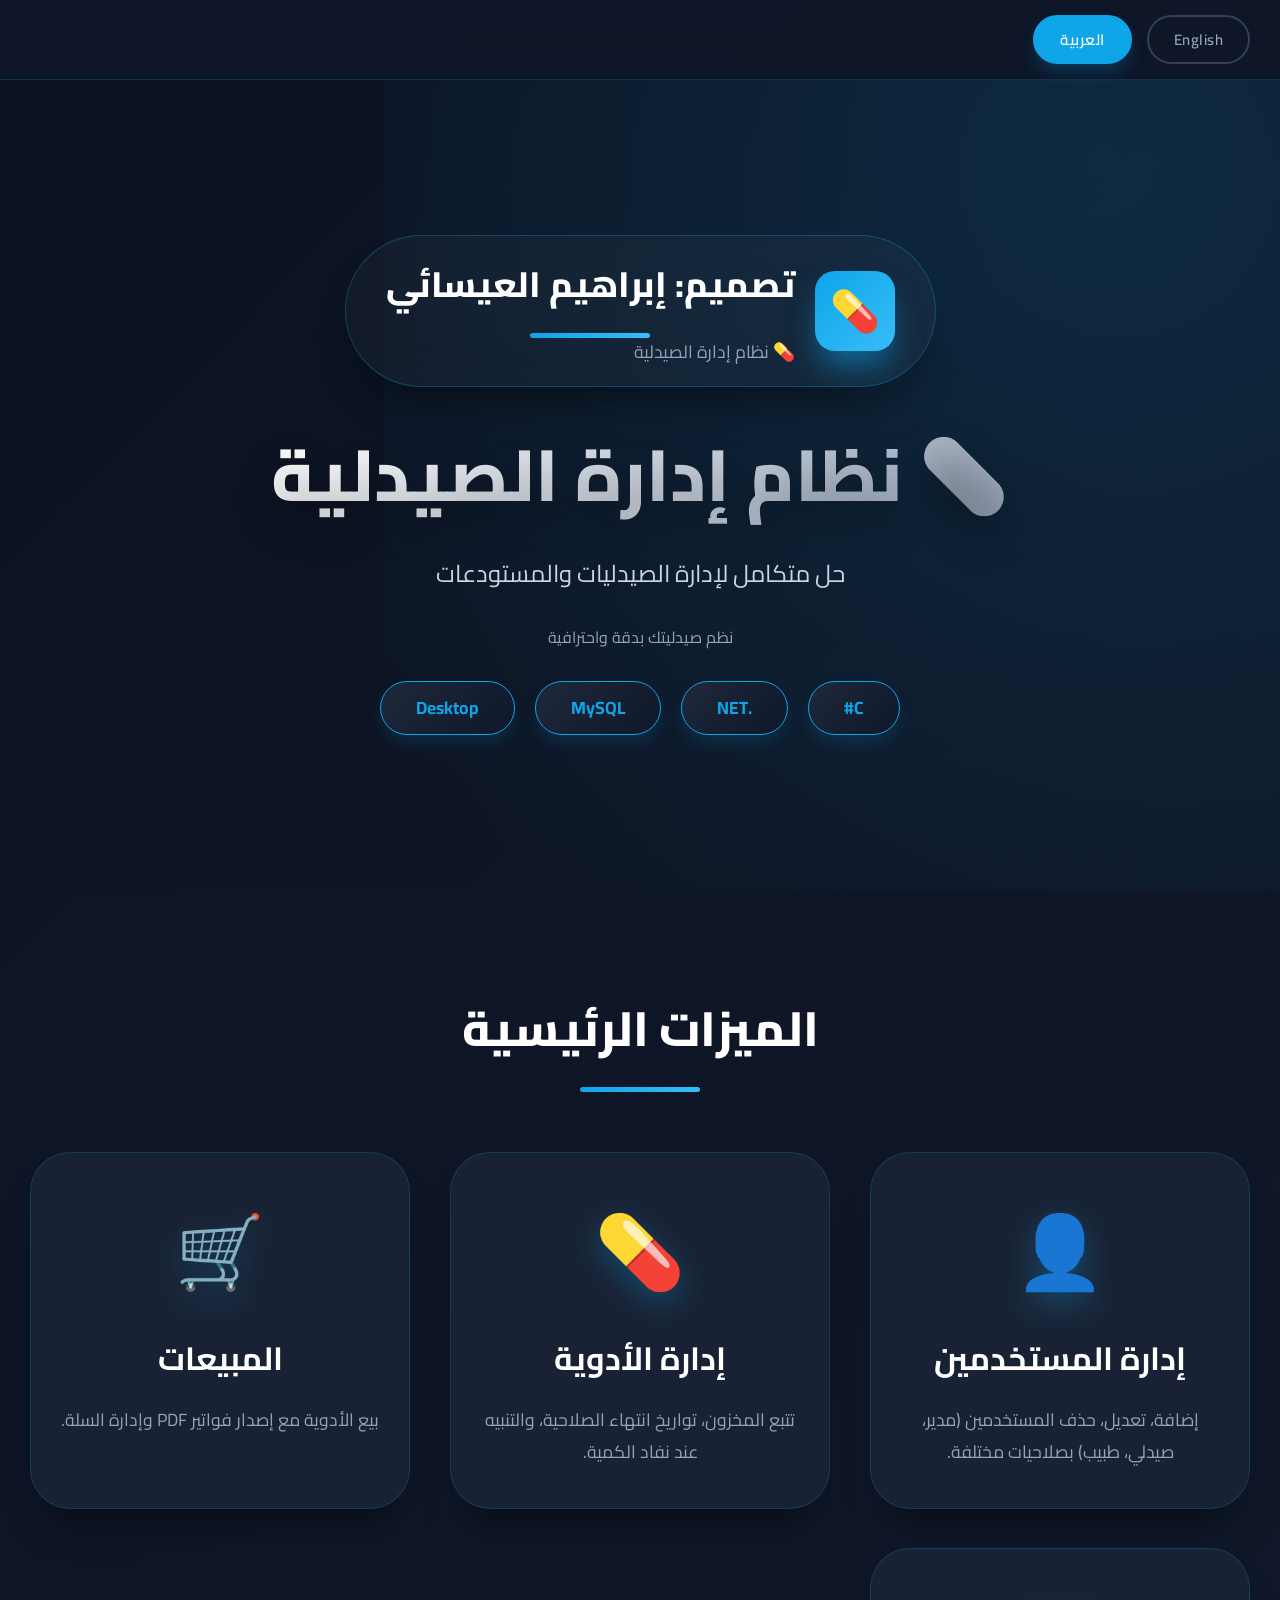
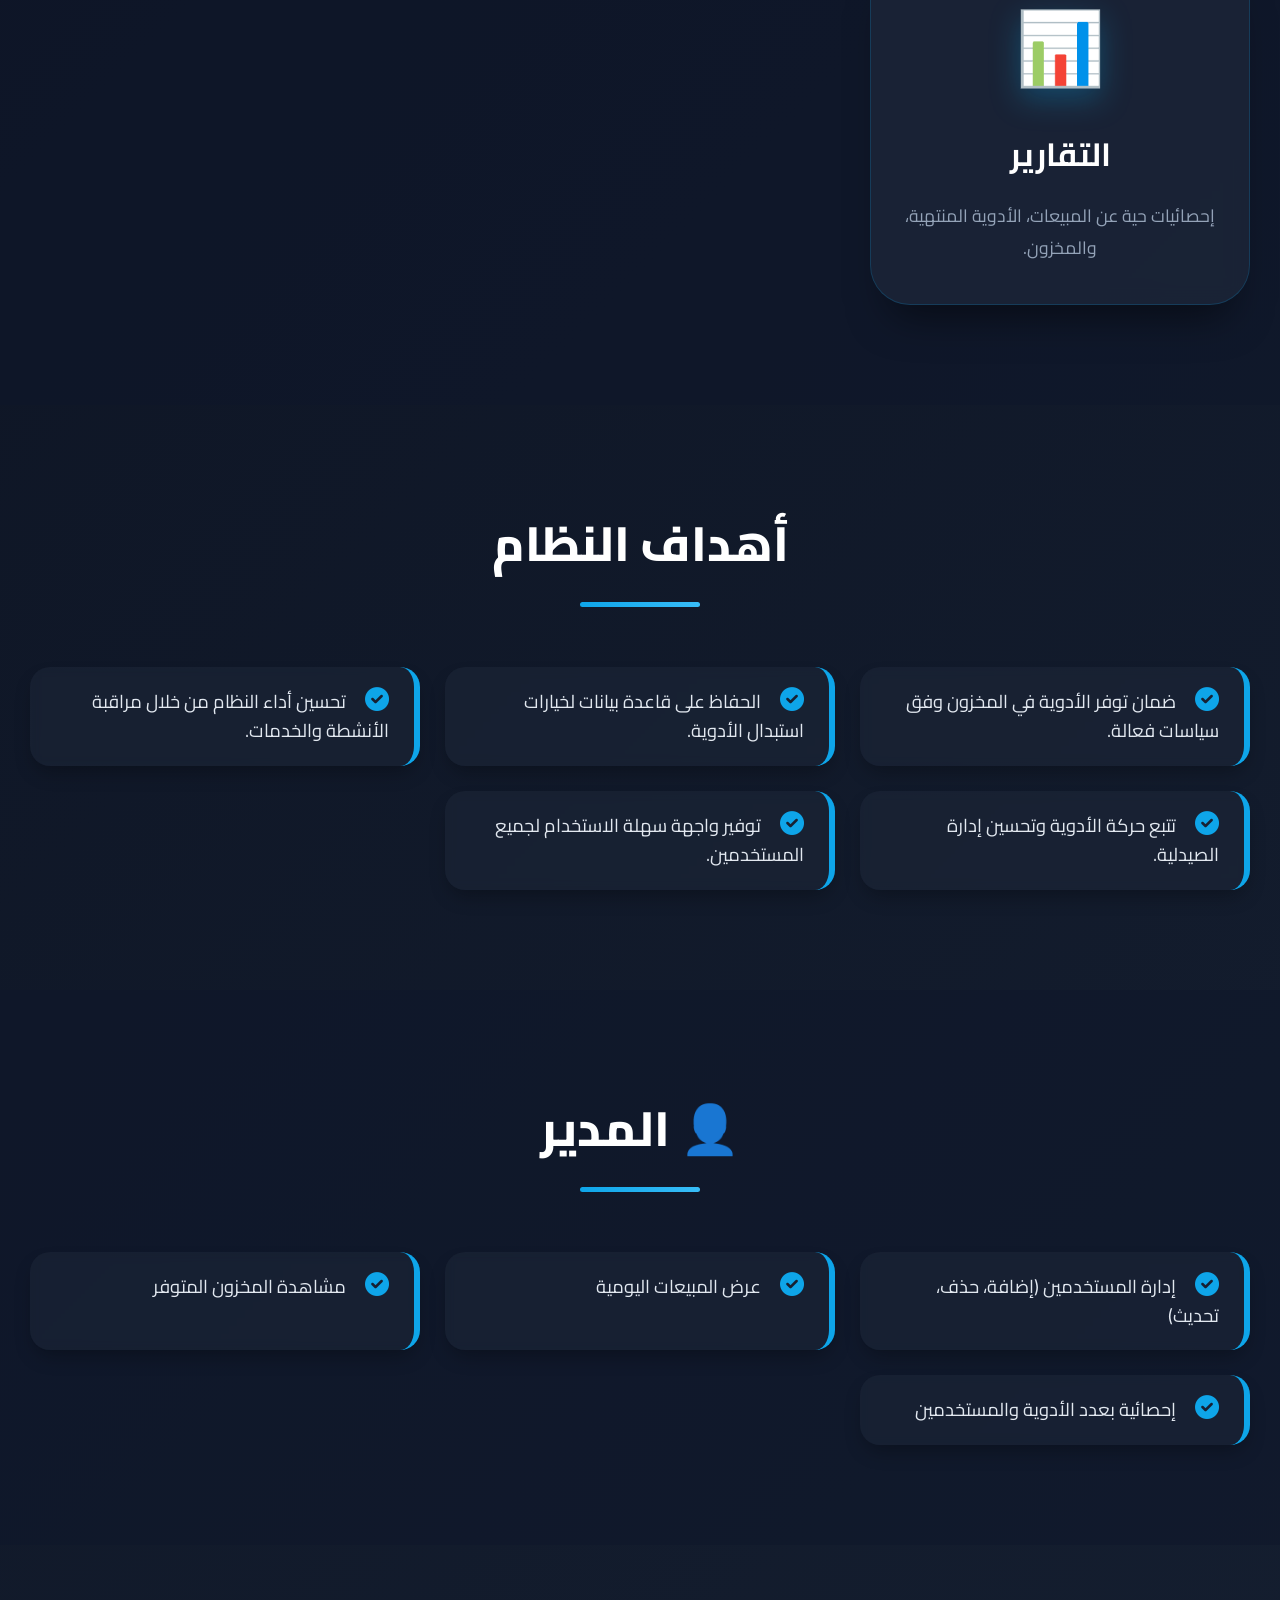
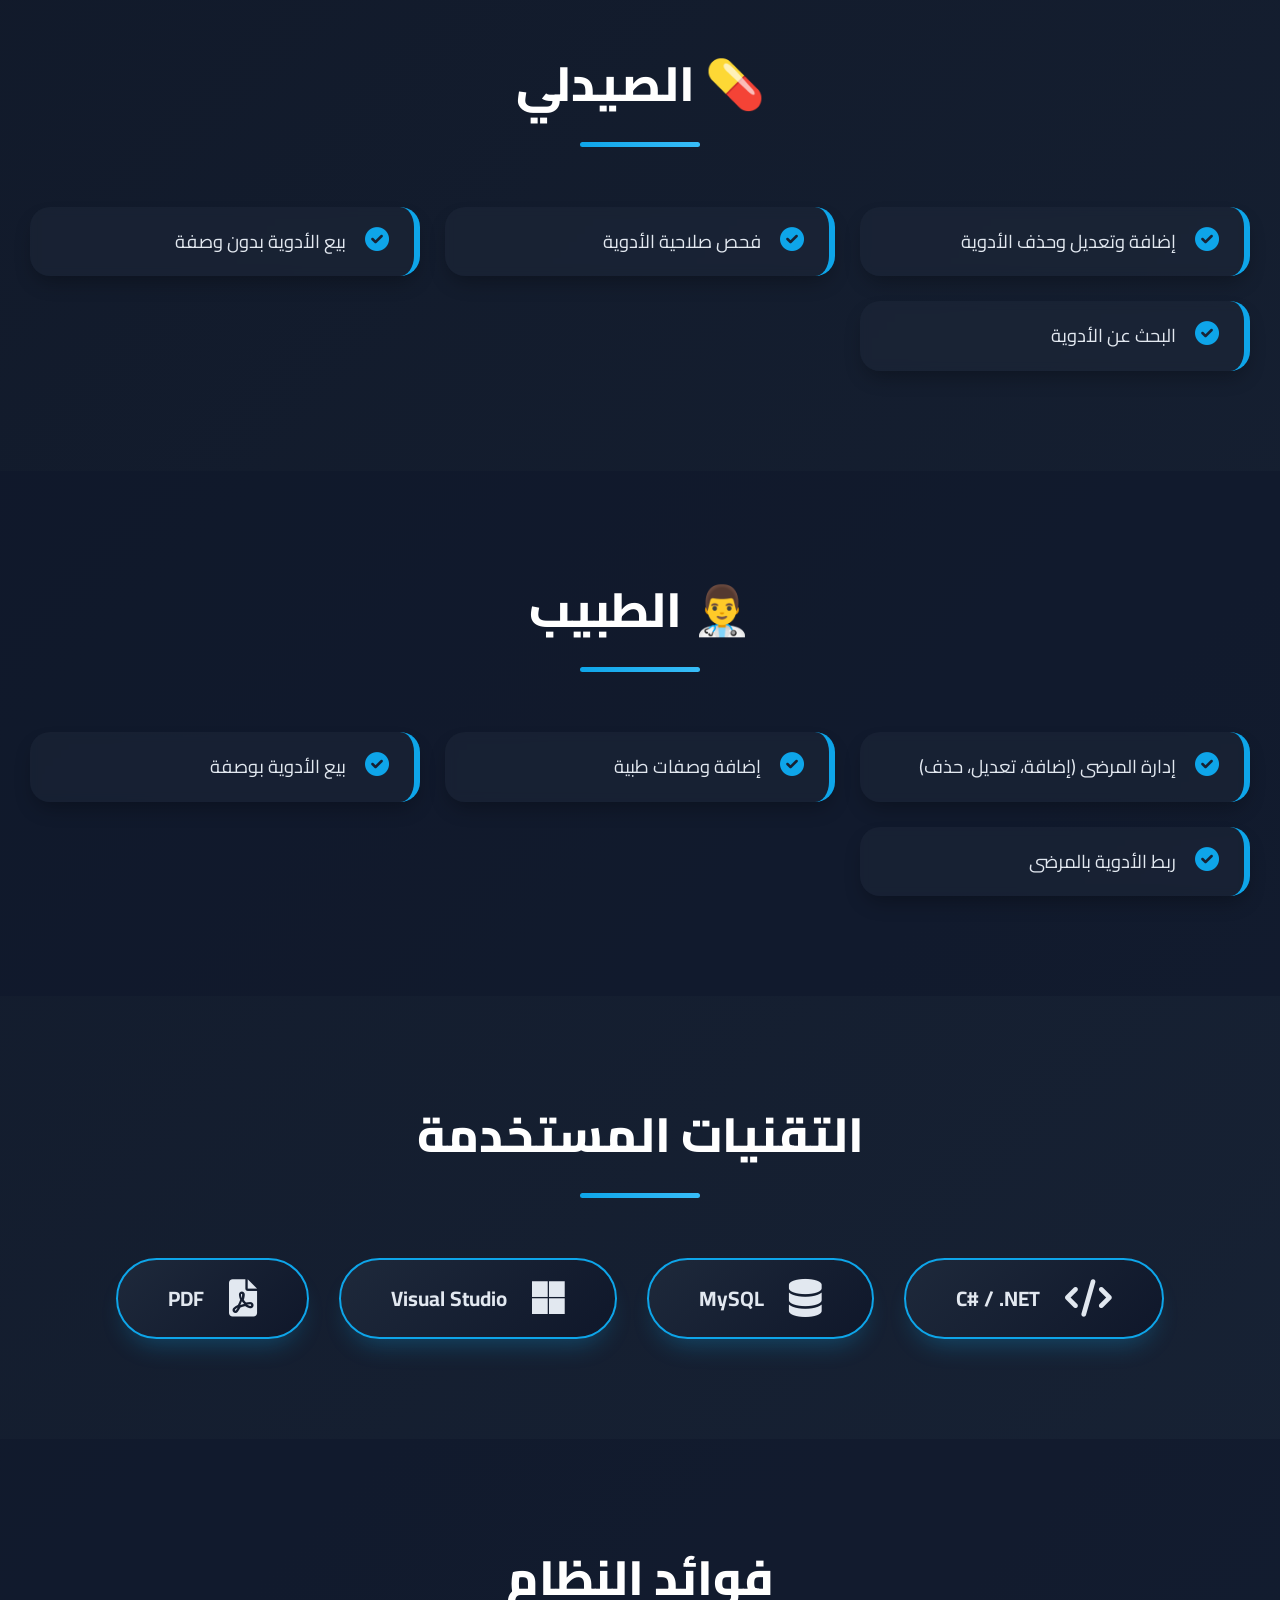
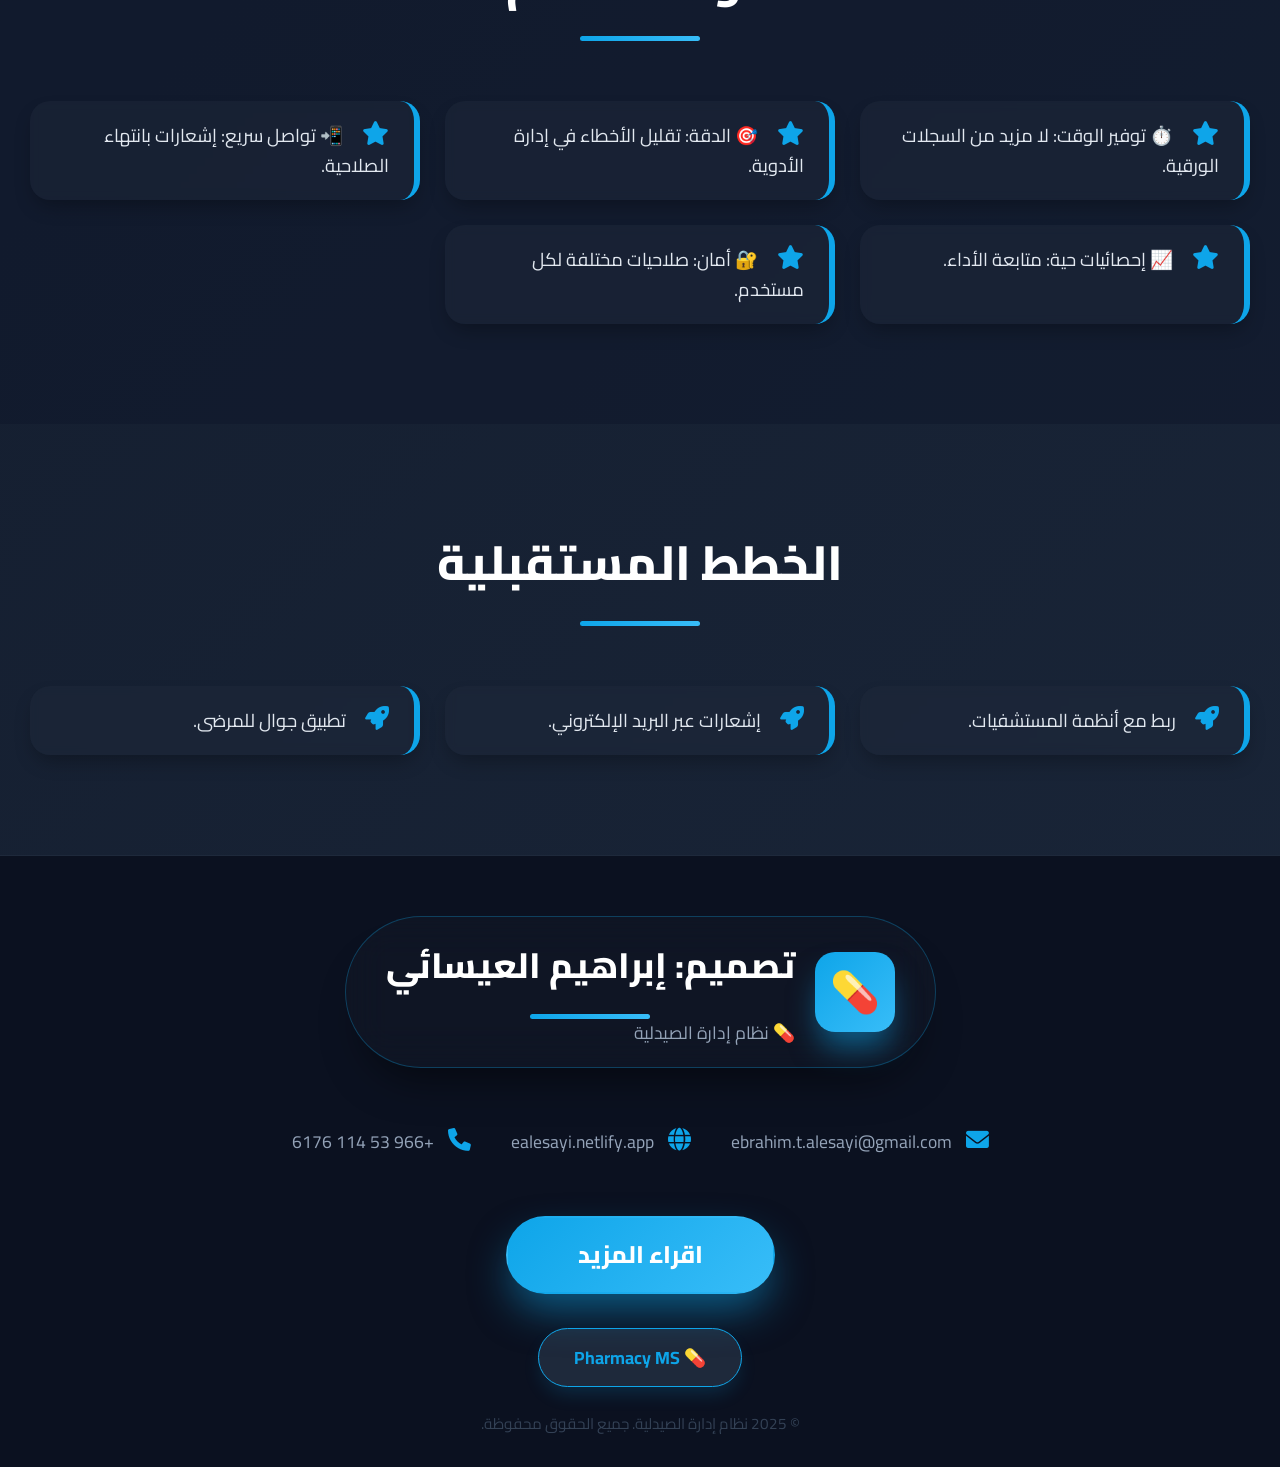
==== projects/pharmacy.html @ 94f708e3 "Replace the template site with the current portfolio The old Bootstrap template version stays in the" ====
<!DOCTYPE html>
<html lang="ar">
<head>
  <meta charset="UTF-8">
  <meta name="viewport" content="width=device-width, initial-scale=1.0">
  <title>نظام إدارة الصيدلية - Pharmacy Management System</title>
  <!-- Font Awesome -->
  <link rel="stylesheet" href="https://cdnjs.cloudflare.com/ajax/libs/font-awesome/6.0.0-beta3/css/all.min.css">
  <!-- AOS Animation -->
  <link href="https://unpkg.com/aos@2.3.1/dist/aos.css" rel="stylesheet">
  <style>
    @import url('https://fonts.googleapis.com/css2?family=Cairo:wght@400;600;700;800&display=swap');
    @import url('https://fonts.googleapis.com/css2?family=Tajawal:wght@400;500;700&display=swap');

    * {
      margin: 0;
      padding: 0;
      box-sizing: border-box;
    }

    body {
      font-family: 'Cairo', 'Tajawal', sans-serif;
      background: linear-gradient(135deg, #0b1120 0%, #1a2639 100%);
      color: #e2e8f0;
      line-height: 1.6;
      overflow-x: hidden;
    }

    .container {
      max-width: 1400px;
      margin: 0 auto;
      padding: 0 30px;
    }

    /* شريط تبديل اللغة */
    .lang-bar {
      background: rgba(15, 23, 42, 0.95);
      backdrop-filter: blur(10px);
      padding: 15px 0;
      position: sticky;
      top: 0;
      z-index: 1000;
      border-bottom: 1px solid rgba(14, 165, 233, 0.2);
    }

    .lang-bar .container {
      display: flex;
      justify-content: flex-end;
      gap: 15px;
    }

    .lang-btn {
      background: transparent;
      color: #94a3b8;
      border: 2px solid #334155;
      padding: 8px 25px;
      border-radius: 40px;
      font-family: 'Cairo', sans-serif;
      font-weight: 600;
      cursor: pointer;
      transition: all 0.3s ease;
      font-size: 15px;
      letter-spacing: 0.5px;
    }

    .lang-btn:hover {
      background: #0ea5e9;
      color: white;
      border-color: #0ea5e9;
      transform: translateY(-2px);
    }

    .lang-btn.active {
      background: #0ea5e9;
      color: white;
      border-color: #0ea5e9;
      box-shadow: 0 10px 20px -5px rgba(14, 165, 233, 0.3);
    }

    /* الهيدر */
    .header {
      min-height: 90vh;
      display: flex;
      align-items: center;
      position: relative;
      overflow: hidden;
    }

    .header::before {
      content: '';
      position: absolute;
      top: -50%;
      right: -10%;
      width: 80%;
      height: 200%;
      background: radial-gradient(circle at 70% 30%, rgba(14, 165, 233, 0.15), transparent 70%);
      z-index: 0;
    }

    .header-content {
      position: relative;
      z-index: 2;
      text-align: center;
    }

    .logo {
      display: inline-flex;
      align-items: center;
      gap: 20px;
      background: rgba(255, 255, 255, 0.03);
      padding: 20px 40px;
      border-radius: 80px;
      backdrop-filter: blur(20px);
      border: 1px solid rgba(14, 165, 233, 0.3);
      margin-bottom: 30px;
      box-shadow: 0 30px 40px -20px rgba(0, 0, 0, 0.5);
    }

    .logo-icon {
      width: 80px;
      height: 80px;
      background: linear-gradient(135deg, #0ea5e9, #38bdf8);
      border-radius: 20px;
      display: flex;
      align-items: center;
      justify-content: center;
      font-size: 40px;
      color: white;
      box-shadow: 0 20px 30px -5px rgba(14, 165, 233, 0.5);
    }

    .logo-text {
      text-align: right;
    }

    .logo-text h2 {
      margin: 0;
      color: white;
      font-size: 2.2em;
      font-weight: 800;
    }

    .logo-text p {
      margin: 0;
      color: #94a3b8;
      font-size: 1.1em;
    }

    .header h1 {
      font-size: 4.5em;
      background: linear-gradient(135deg, #fff, #94a3b8);
      -webkit-background-clip: text;
      -webkit-text-fill-color: transparent;
      margin-bottom: 20px;
      font-weight: 800;
      text-shadow: 0 20px 40px rgba(0, 0, 0, 0.3);
    }

    .header .tagline {
      font-size: 1.5em;
      color: #cbd5e1;
      max-width: 800px;
      margin: 0 auto 30px;
      line-height: 1.8;
    }

    .badge-container {
      display: flex;
      justify-content: center;
      gap: 20px;
      flex-wrap: wrap;
    }

    .badge {
      background: linear-gradient(135deg, #1e293b, #0f172a);
      color: #0ea5e9;
      padding: 12px 35px;
      border-radius: 50px;
      font-weight: 700;
      font-size: 1.1em;
      border: 1px solid #0ea5e9;
      box-shadow: 0 10px 20px -5px rgba(14, 165, 233, 0.2);
      transition: all 0.3s;
    }

    .badge:hover {
      transform: translateY(-5px);
      background: #0ea5e9;
      color: white;
      border-color: white;
    }

    /* الأقسام العامة */
    section {
      padding: 100px 0;
      position: relative;
    }

    section:nth-child(even) {
      background: rgba(15, 23, 42, 0.5);
    }

    h2 {
      font-size: 3em;
      color: white;
      margin-bottom: 60px;
      text-align: center;
      position: relative;
      font-weight: 800;
    }

    h2:after {
      content: '';
      display: block;
      width: 120px;
      height: 5px;
      background: linear-gradient(90deg, #0ea5e9, #38bdf8);
      margin: 20px auto 0;
      border-radius: 5px;
    }

    /* بطاقات الميزات */
    .features-grid {
      display: grid;
      grid-template-columns: repeat(auto-fit, minmax(300px, 1fr));
      gap: 40px;
      margin-top: 50px;
    }

    .feature-card {
      background: rgba(30, 41, 59, 0.7);
      backdrop-filter: blur(10px);
      border-radius: 40px;
      padding: 40px 30px;
      text-align: center;
      transition: all 0.5s cubic-bezier(0.175, 0.885, 0.32, 1.275);
      border: 1px solid rgba(14, 165, 233, 0.2);
      box-shadow: 0 30px 40px -20px rgba(0, 0, 0, 0.5);
      position: relative;
      overflow: hidden;
    }

    .feature-card::before {
      content: '';
      position: absolute;
      top: 0;
      left: 0;
      right: 0;
      height: 5px;
      background: linear-gradient(90deg, #0ea5e9, #38bdf8);
      transform: scaleX(0);
      transition: transform 0.5s;
    }

    .feature-card:hover {
      transform: translateY(-20px) scale(1.02);
      border-color: #0ea5e9;
      box-shadow: 0 40px 60px -20px rgba(14, 165, 233, 0.5);
    }

    .feature-card:hover::before {
      transform: scaleX(1);
    }

    .feature-icon {
      font-size: 4.5em;
      color: #0ea5e9;
      margin-bottom: 25px;
      filter: drop-shadow(0 10px 15px rgba(14, 165, 233, 0.3));
    }

    .feature-card h3 {
      font-size: 2em;
      margin-bottom: 20px;
      color: #fff;
      font-weight: 700;
    }

    .feature-card p {
      color: #94a3b8;
      font-size: 1.1em;
      line-height: 1.8;
    }

    /* قائمة النقاط */
    .list-items {
      display: grid;
      grid-template-columns: repeat(auto-fit, minmax(300px, 1fr));
      gap: 25px;
      margin-top: 50px;
    }

    .list-item {
      background: rgba(30, 41, 59, 0.5);
      backdrop-filter: blur(5px);
      padding: 20px 25px;
      border-radius: 20px;
      border-right: 6px solid #0ea5e9;
      font-size: 1.15em;
      transition: all 0.3s;
      box-shadow: 0 10px 20px -5px rgba(0, 0, 0, 0.3);
    }

    .list-item:hover {
      transform: translateX(10px);
      background: #1e293b;
    }

    .list-item i {
      color: #0ea5e9;
      margin-left: 15px;
      font-size: 1.3em;
    }

    /* التقنيات */
    .tech-grid {
      display: flex;
      flex-wrap: wrap;
      justify-content: center;
      gap: 30px;
      margin-top: 50px;
    }

    .tech-item {
      background: linear-gradient(135deg, #1e293b, #0f172a);
      padding: 20px 50px;
      border-radius: 60px;
      border: 2px solid #0ea5e9;
      font-weight: 700;
      display: flex;
      align-items: center;
      gap: 15px;
      font-size: 1.3em;
      transition: all 0.4s;
      box-shadow: 0 15px 25px -10px rgba(14, 165, 233, 0.3);
    }

    .tech-item:hover {
      transform: scale(1.1) rotate(2deg);
      background: #0ea5e9;
      color: white;
      border-color: white;
    }

    .tech-item i {
      font-size: 1.8em;
    }

    /* فوتر */
    .footer {
      background: #0b1120;
      padding: 60px 0 30px;
      text-align: center;
      border-top: 1px solid #1e293b;
    }

    .footer .logo {
      margin-bottom: 30px;
      background: rgba(255, 255, 255, 0.02);
    }

    .contact-info {
      display: flex;
      justify-content: center;
      gap: 40px;
      flex-wrap: wrap;
      margin: 30px 0;
      color: #94a3b8;
      font-size: 1.1em;
    }

    .contact-info i {
      color: #0ea5e9;
      margin-left: 10px;
      font-size: 1.3em;
    }

    .download-btn {
      display: inline-block;
      background: linear-gradient(135deg, #0ea5e9, #38bdf8);
      color: white;
      padding: 18px 70px;
      border-radius: 60px;
      font-size: 1.5em;
      font-weight: 800;
      text-decoration: none;
      margin: 30px 0;
      box-shadow: 0 20px 40px -5px rgba(14, 165, 233, 0.5);
      transition: all 0.4s;
      border: 2px solid transparent;
    }

    .download-btn:hover {
      transform: scale(1.05) translateY(-5px);
      box-shadow: 0 30px 50px -5px #0ea5e9;
      background: white;
      color: #0ea5e9;
      border-color: #0ea5e9;
    }

    .copyright {
      color: #334155;
      margin-top: 40px;
      font-size: 0.95em;
    }

    /* تخصيص الاتجاه */
    [dir="rtl"] .list-item {
      border-right: 6px solid #0ea5e9;
      border-left: none;
    }

    [dir="rtl"] .list-item:hover {
      transform: translateX(-10px);
    }

    [dir="rtl"] .tech-item i {
      margin-left: 10px;
      margin-right: 0;
    }

    @media (max-width: 768px) {
      .header h1 { font-size: 2.5em; }
      h2 { font-size: 2.2em; }
    }
  </style>
</head>
<body>
  <!-- شريط اللغة -->
  <div class="lang-bar" dir="ltr">
    <div class="container">
      <button class="lang-btn active" id="btn-ar">العربية</button>
      <button class="lang-btn" id="btn-en">English</button>
    </div>
  </div>

  <!-- المحتوى الرئيسي -->
  <div id="content" dir="rtl">
    <!-- سيتم تعبئته عبر JavaScript -->
  </div>

  <!-- AOS JS -->
  <script src="https://unpkg.com/aos@2.3.1/dist/aos.js"></script>
  <script>
    // Translations object without gallery and stats
    const translations = {
      ar: {
        designer: "تصميم: إبراهيم العيسائي",
        appName: "💊 نظام إدارة الصيدلية",
        tagline: "حل متكامل لإدارة الصيدليات والمستودعات",
        subTagline: "نظم صيدليتك بدقة واحترافية",
        badges: ["C#", ".NET", "MySQL", "Desktop"],
        featuresTitle: "الميزات الرئيسية",
        features: [
          { icon: "👤", title: "إدارة المستخدمين", desc: "إضافة، تعديل، حذف المستخدمين (مدير، صيدلي، طبيب) بصلاحيات مختلفة." },
          { icon: "💊", title: "إدارة الأدوية", desc: "تتبع المخزون، تواريخ انتهاء الصلاحية، والتنبيه عند نفاد الكمية." },
          { icon: "🛒", title: "المبيعات", desc: "بيع الأدوية مع إصدار فواتير PDF وإدارة السلة." },
          { icon: "📊", title: "التقارير", desc: "إحصائيات حية عن المبيعات، الأدوية المنتهية، والمخزون." }
        ],
        objectivesTitle: "أهداف النظام",
        objectives: [
          "ضمان توفر الأدوية في المخزون وفق سياسات فعالة.",
          "الحفاظ على قاعدة بيانات لخيارات استبدال الأدوية.",
          "تحسين أداء النظام من خلال مراقبة الأنشطة والخدمات.",
          "تتبع حركة الأدوية وتحسين إدارة الصيدلية.",
          "توفير واجهة سهلة الاستخدام لجميع المستخدمين."
        ],
        adminFeatures: [
          "إدارة المستخدمين (إضافة، حذف، تحديث)",
          "عرض المبيعات اليومية",
          "مشاهدة المخزون المتوفر",
          "إحصائية بعدد الأدوية والمستخدمين"
        ],
        pharmacistFeatures: [
          "إضافة وتعديل وحذف الأدوية",
          "فحص صلاحية الأدوية",
          "بيع الأدوية بدون وصفة",
          "البحث عن الأدوية"
        ],
        doctorFeatures: [
          "إدارة المرضى (إضافة، تعديل، حذف)",
          "إضافة وصفات طبية",
          "بيع الأدوية بوصفة",
          "ربط الأدوية بالمرضى"
        ],
        techTitle: "التقنيات المستخدمة",
        tech: [
          { icon: "fa-solid fa-code", name: "C# / .NET" },
          { icon: "fa-solid fa-database", name: "MySQL" },
          { icon: "fa-brands fa-microsoft", name: "Visual Studio" },
          { icon: "fa-solid fa-file-pdf", name: "PDF" }
        ],
        benefitsTitle: "فوائد النظام",
        benefits: [
          "⏱️ توفير الوقت: لا مزيد من السجلات الورقية.",
          "🎯 الدقة: تقليل الأخطاء في إدارة الأدوية.",
          "📲 تواصل سريع: إشعارات بانتهاء الصلاحية.",
          "📈 إحصائيات حية: متابعة الأداء.",
          "🔐 أمان: صلاحيات مختلفة لكل مستخدم."
        ],
        futureTitle: "الخطط المستقبلية",
        future: [
          "ربط مع أنظمة المستشفيات.",
          "إشعارات عبر البريد الإلكتروني.",
          "تطبيق جوال للمرضى."
        ],
        contact: {
          company: "تصميم وتطوير: إبراهيم العيسائي",
          email: "ebrahim.t.alesayi@gmail.com",
          website: "ealesayi.netlify.app",
          phone: "+966 53 114 6176"
        },
        downloadText: "اقراء المزيد ",
        footerBadge: "💊 Pharmacy MS",
        copyright: "© 2025 نظام إدارة الصيدلية. جميع الحقوق محفوظة."
      },
      en: {
        designer: "Designed by: Ebrahim Alesayi",
        appName: "💊 Pharmacy Management System",
        tagline: "Integrated solution for pharmacy and warehouse management",
        subTagline: "Manage your pharmacy with precision and professionalism",
        badges: ["C#", ".NET", "MySQL", "Desktop"],
        featuresTitle: "Key Features",
        features: [
          { icon: "👤", title: "User Management", desc: "Add, edit, delete users (admin, pharmacist, doctor) with different permissions." },
          { icon: "💊", title: "Medicine Management", desc: "Track inventory, expiry dates, and low-stock alerts." },
          { icon: "🛒", title: "Sales", desc: "Sell medicines, generate PDF invoices, and manage cart." },
          { icon: "📊", title: "Reports", desc: "Live statistics on sales, expired medicines, and stock." }
        ],
        objectivesTitle: "System Objectives",
        objectives: [
          "Ensure medicine availability in stock according to effective policies.",
          "Maintain a database of potential medicine replacement options.",
          "Improve system performance by monitoring activities and services.",
          "Track medicine movement and improve pharmacy management.",
          "Provide an easy-to-use interface for all users."
        ],
        adminFeatures: [
          "User management (add, delete, update)",
          "View daily sales",
          "View available stock",
          "Statistics on medicines and users"
        ],
        pharmacistFeatures: [
          "Add, edit, delete medicines",
          "Check medicine expiry",
          "Sell non-prescription medicines",
          "Search for medicines"
        ],
        doctorFeatures: [
          "Manage patients (add, edit, delete)",
          "Add prescriptions",
          "Sell prescription medicines",
          "Link medicines to patients"
        ],
        techTitle: "Technologies Used",
        tech: [
          { icon: "fa-solid fa-code", name: "C# / .NET" },
          { icon: "fa-solid fa-database", name: "MySQL" },
          { icon: "fa-brands fa-microsoft", name: "Visual Studio" },
          { icon: "fa-solid fa-file-pdf", name: "PDF" }
        ],
        benefitsTitle: "Benefits",
        benefits: [
          "⏱️ Time saving: No more paper records.",
          "🎯 Accuracy: Reduce errors in medicine management.",
          "📲 Fast communication: Expiry alerts.",
          "📈 Live statistics: Performance tracking.",
          "🔐 Security: Different permissions for each user."
        ],
        futureTitle: "Future Plans",
        future: [
          "Integration with hospital systems.",
          "Email notifications.",
          "Mobile app for patients."
        ],
        contact: {
          company: "Design & Development: Ibrahim Al-Asaei",
          email: "ebrahim.t.alesayi@gmail.com",
          website: "ealesayi.netlify.app",
          phone: "+966 53 114 6176"
        },
        downloadText: "for more info",
        footerBadge: "💊 Pharmacy MS",
        copyright: "© 2025 Pharmacy Management System. All rights reserved."
      }
    };

    let currentLang = 'ar';

    function renderContent(lang) {
      document.documentElement.lang = lang;
      document.documentElement.dir = lang === 'ar' ? 'rtl' : 'ltr';
      document.getElementById('btn-ar').setAttribute('aria-pressed', String(lang === 'ar'));
      document.getElementById('btn-en').setAttribute('aria-pressed', String(lang === 'en'));
      const t = translations[lang];
      document.title = t.appName;
      const contentDiv = document.getElementById('content');
      contentDiv.setAttribute('dir', lang === 'ar' ? 'rtl' : 'ltr');

      contentDiv.innerHTML = `
        <!-- الهيدر -->
        <header class="header">
          <div class="container header-content">
            <div class="logo" data-aos="fade-down">
              <div class="logo-icon">💊</div>
              <div class="logo-text">
                <h2>${t.designer}</h2>
                <p>${t.appName}</p>
              </div>
            </div>
            <h1 data-aos="fade-up">${t.appName}</h1>
            <p class="tagline" data-aos="fade-up" data-aos-delay="100">${t.tagline}</p>
            <p style="color: #94a3b8; margin-bottom: 30px;" data-aos="fade-up" data-aos-delay="150">${t.subTagline}</p>
            <div class="badge-container" data-aos="fade-up" data-aos-delay="200">
              ${t.badges.map(b => `<span class="badge">${b}</span>`).join('')}
            </div>
          </div>
        </header>

        <!-- الميزات -->
        <section>
          <div class="container">
            <h2 data-aos="fade-up">${t.featuresTitle}</h2>
            <div class="features-grid">
              ${t.features.map((f, index) => `
                <div class="feature-card" data-aos="flip-left" data-aos-delay="${index * 100}">
                  <div class="feature-icon">${f.icon}</div>
                  <h3>${f.title}</h3>
                  <p>${f.desc}</p>
                </div>
              `).join('')}
            </div>
          </div>
        </section>

        <!-- أهداف النظام -->
        <section>
          <div class="container">
            <h2 data-aos="fade-up">${t.objectivesTitle}</h2>
            <div class="list-items">
              ${t.objectives.map((item, index) => `<div class="list-item" data-aos="fade-right" data-aos-delay="${index * 50}"><i class="fas fa-check-circle"></i> ${item}</div>`).join('')}
            </div>
          </div>
        </section>

        <!-- ميزات المدير -->
        <section>
          <div class="container">
            <h2 data-aos="fade-up">👤 ${lang === 'ar' ? 'المدير' : 'Admin'}</h2>
            <div class="list-items">
              ${t.adminFeatures.map((item, index) => `<div class="list-item" data-aos="fade-right" data-aos-delay="${index * 50}"><i class="fas fa-check-circle"></i> ${item}</div>`).join('')}
            </div>
          </div>
        </section>

        <!-- ميزات الصيدلي -->
        <section>
          <div class="container">
            <h2 data-aos="fade-up">💊 ${lang === 'ar' ? 'الصيدلي' : 'Pharmacist'}</h2>
            <div class="list-items">
              ${t.pharmacistFeatures.map((item, index) => `<div class="list-item" data-aos="fade-right" data-aos-delay="${index * 50}"><i class="fas fa-check-circle"></i> ${item}</div>`).join('')}
            </div>
          </div>
        </section>

        <!-- ميزات الطبيب -->
        <section>
          <div class="container">
            <h2 data-aos="fade-up">👨‍⚕️ ${lang === 'ar' ? 'الطبيب' : 'Doctor'}</h2>
            <div class="list-items">
              ${t.doctorFeatures.map((item, index) => `<div class="list-item" data-aos="fade-right" data-aos-delay="${index * 50}"><i class="fas fa-check-circle"></i> ${item}</div>`).join('')}
            </div>
          </div>
        </section>

        <!-- التقنيات -->
        <section>
          <div class="container">
            <h2 data-aos="fade-up">${t.techTitle}</h2>
            <div class="tech-grid">
              ${t.tech.map((tech, index) => `
                <div class="tech-item" data-aos="zoom-in" data-aos-delay="${index * 100}">
                  <i class="${tech.icon}"></i> ${tech.name}
                </div>
              `).join('')}
            </div>
          </div>
        </section>

        <!-- الفوائد -->
        <section>
          <div class="container">
            <h2 data-aos="fade-up">${t.benefitsTitle}</h2>
            <div class="list-items">
              ${t.benefits.map((item, index) => `<div class="list-item" data-aos="fade-right" data-aos-delay="${index * 50}"><i class="fas fa-star"></i> ${item}</div>`).join('')}
            </div>
          </div>
        </section>

        <!-- الخطط المستقبلية -->
        <section>
          <div class="container">
            <h2 data-aos="fade-up">${t.futureTitle}</h2>
            <div class="list-items">
              ${t.future.map((item, index) => `<div class="list-item" data-aos="fade-right" data-aos-delay="${index * 50}"><i class="fas fa-rocket"></i> ${item}</div>`).join('')}
            </div>
          </div>
        </section>

        <!-- الفوتر -->
        <footer class="footer">
          <div class="container">
            <div class="logo" data-aos="fade-up">
              <div class="logo-icon">💊</div>
              <div class="logo-text">
                <h2>${t.designer}</h2>
                <p>${t.appName}</p>
              </div>
            </div>
            <div class="contact-info" data-aos="fade-up" data-aos-delay="100">
              <span><i class="fas fa-envelope"></i> ${t.contact.email}</span>
              <span><i class="fas fa-globe"></i> ${t.contact.website}</span>
              <span><i class="fas fa-phone"></i> ${t.contact.phone}</span>
            </div>
            <a href="../assets/docs/pharmacy-system.pdf" class="download-btn" data-aos="zoom-in">${t.downloadText}</a>
            <div style="margin: 20px 0;">
              <span class="badge" style="background: #1e293b; color: #0ea5e9;">${t.footerBadge}</span>
            </div>
            <p class="copyright">${t.copyright}</p>
          </div>
        </footer>
      `;

      // تحديث AOS
      AOS.init({
        duration: 1000,
        once: true,
        offset: 100
      });
    }

    // أحداث أزرار اللغة
    document.getElementById('btn-ar').addEventListener('click', () => {
      document.getElementById('btn-ar').classList.add('active');
      document.getElementById('btn-en').classList.remove('active');
      currentLang = 'ar';
      renderContent('ar');
    });

    document.getElementById('btn-en').addEventListener('click', () => {
      document.getElementById('btn-en').classList.add('active');
      document.getElementById('btn-ar').classList.remove('active');
      currentLang = 'en';
      renderContent('en');
    });

    // التحميل الأولي
    renderContent('ar');
  </script>
</body>
</html>
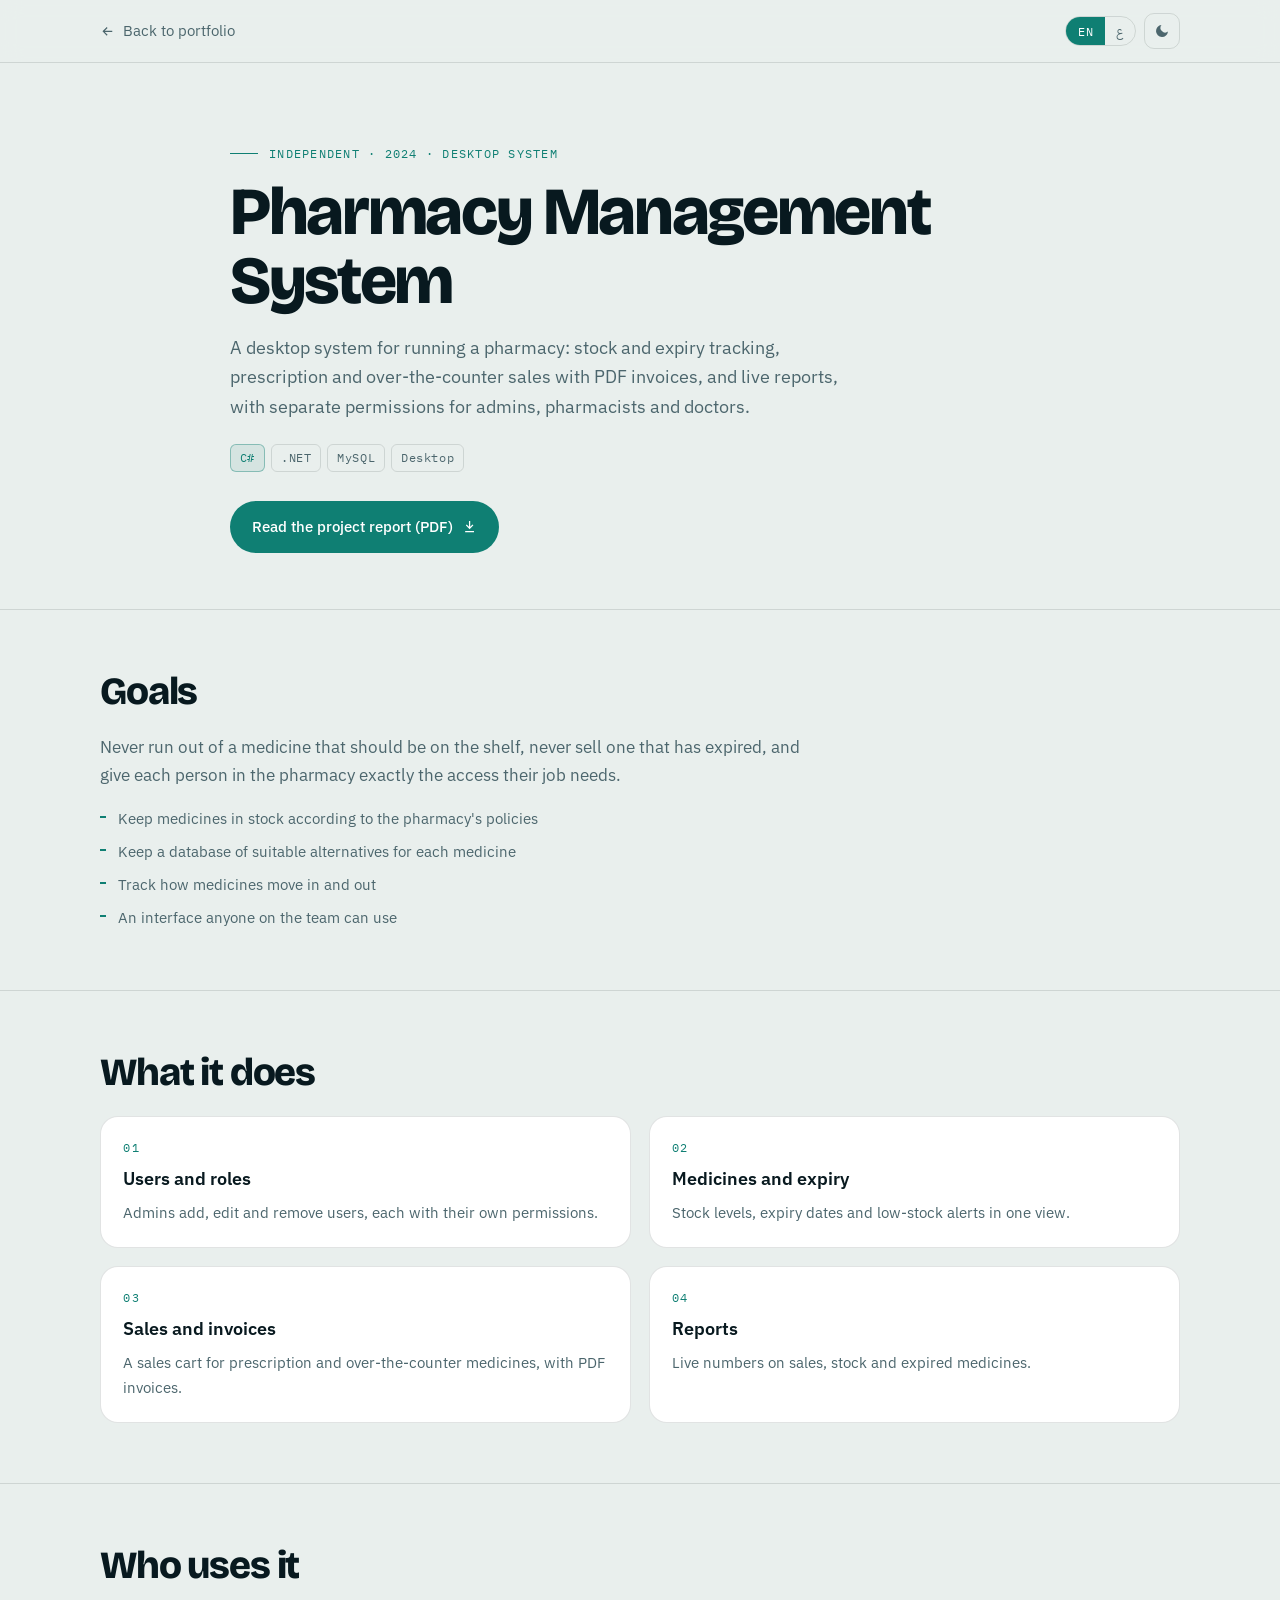
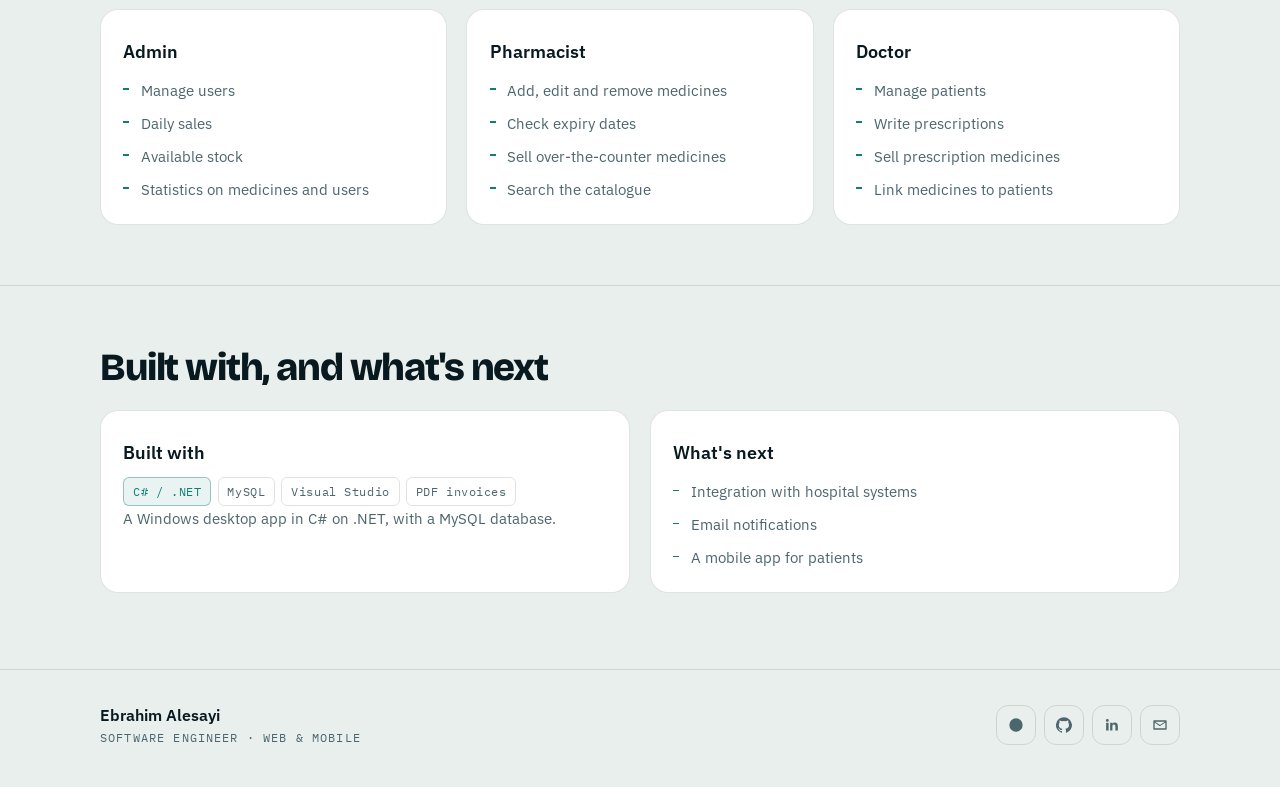
==== commit 6233f8be: "Teal accent, cleaner contact links, and redesigned case-study pages - Accent colour changed from ora" ====
--- a/projects/pharmacy.html
+++ b/projects/pharmacy.html
@@ -1,762 +1,42 @@
-<!DOCTYPE html>
-<html lang="ar">
+<!doctype html>
+<html lang="en" dir="ltr" data-title-en="Pharmacy Management System — Case study · Ebrahim Alesayi" data-title-ar="نظام إدارة الصيدلية — دراسة حالة · إبراهيم العيسائي">
 <head>
-  <meta charset="UTF-8">
-  <meta name="viewport" content="width=device-width, initial-scale=1.0">
-  <title>نظام إدارة الصيدلية - Pharmacy Management System</title>
-  <!-- Font Awesome -->
-  <link rel="stylesheet" href="https://cdnjs.cloudflare.com/ajax/libs/font-awesome/6.0.0-beta3/css/all.min.css">
-  <!-- AOS Animation -->
-  <link href="https://unpkg.com/aos@2.3.1/dist/aos.css" rel="stylesheet">
-  <style>
-    @import url('https://fonts.googleapis.com/css2?family=Cairo:wght@400;600;700;800&display=swap');
-    @import url('https://fonts.googleapis.com/css2?family=Tajawal:wght@400;500;700&display=swap');
-
-    * {
-      margin: 0;
-      padding: 0;
-      box-sizing: border-box;
-    }
-
-    body {
-      font-family: 'Cairo', 'Tajawal', sans-serif;
-      background: linear-gradient(135deg, #0b1120 0%, #1a2639 100%);
-      color: #e2e8f0;
-      line-height: 1.6;
-      overflow-x: hidden;
-    }
-
-    .container {
-      max-width: 1400px;
-      margin: 0 auto;
-      padding: 0 30px;
-    }
-
-    /* شريط تبديل اللغة */
-    .lang-bar {
-      background: rgba(15, 23, 42, 0.95);
-      backdrop-filter: blur(10px);
-      padding: 15px 0;
-      position: sticky;
-      top: 0;
-      z-index: 1000;
-      border-bottom: 1px solid rgba(14, 165, 233, 0.2);
-    }
-
-    .lang-bar .container {
-      display: flex;
-      justify-content: flex-end;
-      gap: 15px;
-    }
-
-    .lang-btn {
-      background: transparent;
-      color: #94a3b8;
-      border: 2px solid #334155;
-      padding: 8px 25px;
-      border-radius: 40px;
-      font-family: 'Cairo', sans-serif;
-      font-weight: 600;
-      cursor: pointer;
-      transition: all 0.3s ease;
-      font-size: 15px;
-      letter-spacing: 0.5px;
-    }
-
-    .lang-btn:hover {
-      background: #0ea5e9;
-      color: white;
-      border-color: #0ea5e9;
-      transform: translateY(-2px);
-    }
-
-    .lang-btn.active {
-      background: #0ea5e9;
-      color: white;
-      border-color: #0ea5e9;
-      box-shadow: 0 10px 20px -5px rgba(14, 165, 233, 0.3);
-    }
-
-    /* الهيدر */
-    .header {
-      min-height: 90vh;
-      display: flex;
-      align-items: center;
-      position: relative;
-      overflow: hidden;
-    }
-
-    .header::before {
-      content: '';
-      position: absolute;
-      top: -50%;
-      right: -10%;
-      width: 80%;
-      height: 200%;
-      background: radial-gradient(circle at 70% 30%, rgba(14, 165, 233, 0.15), transparent 70%);
-      z-index: 0;
-    }
-
-    .header-content {
-      position: relative;
-      z-index: 2;
-      text-align: center;
-    }
-
-    .logo {
-      display: inline-flex;
-      align-items: center;
-      gap: 20px;
-      background: rgba(255, 255, 255, 0.03);
-      padding: 20px 40px;
-      border-radius: 80px;
-      backdrop-filter: blur(20px);
-      border: 1px solid rgba(14, 165, 233, 0.3);
-      margin-bottom: 30px;
-      box-shadow: 0 30px 40px -20px rgba(0, 0, 0, 0.5);
-    }
-
-    .logo-icon {
-      width: 80px;
-      height: 80px;
-      background: linear-gradient(135deg, #0ea5e9, #38bdf8);
-      border-radius: 20px;
-      display: flex;
-      align-items: center;
-      justify-content: center;
-      font-size: 40px;
-      color: white;
-      box-shadow: 0 20px 30px -5px rgba(14, 165, 233, 0.5);
-    }
-
-    .logo-text {
-      text-align: right;
-    }
-
-    .logo-text h2 {
-      margin: 0;
-      color: white;
-      font-size: 2.2em;
-      font-weight: 800;
-    }
-
-    .logo-text p {
-      margin: 0;
-      color: #94a3b8;
-      font-size: 1.1em;
-    }
-
-    .header h1 {
-      font-size: 4.5em;
-      background: linear-gradient(135deg, #fff, #94a3b8);
-      -webkit-background-clip: text;
-      -webkit-text-fill-color: transparent;
-      margin-bottom: 20px;
-      font-weight: 800;
-      text-shadow: 0 20px 40px rgba(0, 0, 0, 0.3);
-    }
-
-    .header .tagline {
-      font-size: 1.5em;
-      color: #cbd5e1;
-      max-width: 800px;
-      margin: 0 auto 30px;
-      line-height: 1.8;
-    }
-
-    .badge-container {
-      display: flex;
-      justify-content: center;
-      gap: 20px;
-      flex-wrap: wrap;
-    }
-
-    .badge {
-      background: linear-gradient(135deg, #1e293b, #0f172a);
-      color: #0ea5e9;
-      padding: 12px 35px;
-      border-radius: 50px;
-      font-weight: 700;
-      font-size: 1.1em;
-      border: 1px solid #0ea5e9;
-      box-shadow: 0 10px 20px -5px rgba(14, 165, 233, 0.2);
-      transition: all 0.3s;
-    }
-
-    .badge:hover {
-      transform: translateY(-5px);
-      background: #0ea5e9;
-      color: white;
-      border-color: white;
-    }
-
-    /* الأقسام العامة */
-    section {
-      padding: 100px 0;
-      position: relative;
-    }
-
-    section:nth-child(even) {
-      background: rgba(15, 23, 42, 0.5);
-    }
-
-    h2 {
-      font-size: 3em;
-      color: white;
-      margin-bottom: 60px;
-      text-align: center;
-      position: relative;
-      font-weight: 800;
-    }
-
-    h2:after {
-      content: '';
-      display: block;
-      width: 120px;
-      height: 5px;
-      background: linear-gradient(90deg, #0ea5e9, #38bdf8);
-      margin: 20px auto 0;
-      border-radius: 5px;
-    }
-
-    /* بطاقات الميزات */
-    .features-grid {
-      display: grid;
-      grid-template-columns: repeat(auto-fit, minmax(300px, 1fr));
-      gap: 40px;
-      margin-top: 50px;
-    }
-
-    .feature-card {
-      background: rgba(30, 41, 59, 0.7);
-      backdrop-filter: blur(10px);
-      border-radius: 40px;
-      padding: 40px 30px;
-      text-align: center;
-      transition: all 0.5s cubic-bezier(0.175, 0.885, 0.32, 1.275);
-      border: 1px solid rgba(14, 165, 233, 0.2);
-      box-shadow: 0 30px 40px -20px rgba(0, 0, 0, 0.5);
-      position: relative;
-      overflow: hidden;
-    }
-
-    .feature-card::before {
-      content: '';
-      position: absolute;
-      top: 0;
-      left: 0;
-      right: 0;
-      height: 5px;
-      background: linear-gradient(90deg, #0ea5e9, #38bdf8);
-      transform: scaleX(0);
-      transition: transform 0.5s;
-    }
-
-    .feature-card:hover {
-      transform: translateY(-20px) scale(1.02);
-      border-color: #0ea5e9;
-      box-shadow: 0 40px 60px -20px rgba(14, 165, 233, 0.5);
-    }
-
-    .feature-card:hover::before {
-      transform: scaleX(1);
-    }
-
-    .feature-icon {
-      font-size: 4.5em;
-      color: #0ea5e9;
-      margin-bottom: 25px;
-      filter: drop-shadow(0 10px 15px rgba(14, 165, 233, 0.3));
-    }
-
-    .feature-card h3 {
-      font-size: 2em;
-      margin-bottom: 20px;
-      color: #fff;
-      font-weight: 700;
-    }
-
-    .feature-card p {
-      color: #94a3b8;
-      font-size: 1.1em;
-      line-height: 1.8;
-    }
-
-    /* قائمة النقاط */
-    .list-items {
-      display: grid;
-      grid-template-columns: repeat(auto-fit, minmax(300px, 1fr));
-      gap: 25px;
-      margin-top: 50px;
-    }
-
-    .list-item {
-      background: rgba(30, 41, 59, 0.5);
-      backdrop-filter: blur(5px);
-      padding: 20px 25px;
-      border-radius: 20px;
-      border-right: 6px solid #0ea5e9;
-      font-size: 1.15em;
-      transition: all 0.3s;
-      box-shadow: 0 10px 20px -5px rgba(0, 0, 0, 0.3);
-    }
-
-    .list-item:hover {
-      transform: translateX(10px);
-      background: #1e293b;
-    }
-
-    .list-item i {
-      color: #0ea5e9;
-      margin-left: 15px;
-      font-size: 1.3em;
-    }
-
-    /* التقنيات */
-    .tech-grid {
-      display: flex;
-      flex-wrap: wrap;
-      justify-content: center;
-      gap: 30px;
-      margin-top: 50px;
-    }
-
-    .tech-item {
-      background: linear-gradient(135deg, #1e293b, #0f172a);
-      padding: 20px 50px;
-      border-radius: 60px;
-      border: 2px solid #0ea5e9;
-      font-weight: 700;
-      display: flex;
-      align-items: center;
-      gap: 15px;
-      font-size: 1.3em;
-      transition: all 0.4s;
-      box-shadow: 0 15px 25px -10px rgba(14, 165, 233, 0.3);
-    }
-
-    .tech-item:hover {
-      transform: scale(1.1) rotate(2deg);
-      background: #0ea5e9;
-      color: white;
-      border-color: white;
-    }
-
-    .tech-item i {
-      font-size: 1.8em;
-    }
-
-    /* فوتر */
-    .footer {
-      background: #0b1120;
-      padding: 60px 0 30px;
-      text-align: center;
-      border-top: 1px solid #1e293b;
-    }
-
-    .footer .logo {
-      margin-bottom: 30px;
-      background: rgba(255, 255, 255, 0.02);
-    }
-
-    .contact-info {
-      display: flex;
-      justify-content: center;
-      gap: 40px;
-      flex-wrap: wrap;
-      margin: 30px 0;
-      color: #94a3b8;
-      font-size: 1.1em;
-    }
-
-    .contact-info i {
-      color: #0ea5e9;
-      margin-left: 10px;
-      font-size: 1.3em;
-    }
-
-    .download-btn {
-      display: inline-block;
-      background: linear-gradient(135deg, #0ea5e9, #38bdf8);
-      color: white;
-      padding: 18px 70px;
-      border-radius: 60px;
-      font-size: 1.5em;
-      font-weight: 800;
-      text-decoration: none;
-      margin: 30px 0;
-      box-shadow: 0 20px 40px -5px rgba(14, 165, 233, 0.5);
-      transition: all 0.4s;
-      border: 2px solid transparent;
-    }
-
-    .download-btn:hover {
-      transform: scale(1.05) translateY(-5px);
-      box-shadow: 0 30px 50px -5px #0ea5e9;
-      background: white;
-      color: #0ea5e9;
-      border-color: #0ea5e9;
-    }
-
-    .copyright {
-      color: #334155;
-      margin-top: 40px;
-      font-size: 0.95em;
-    }
-
-    /* تخصيص الاتجاه */
-    [dir="rtl"] .list-item {
-      border-right: 6px solid #0ea5e9;
-      border-left: none;
-    }
-
-    [dir="rtl"] .list-item:hover {
-      transform: translateX(-10px);
-    }
-
-    [dir="rtl"] .tech-item i {
-      margin-left: 10px;
-      margin-right: 0;
-    }
-
-    @media (max-width: 768px) {
-      .header h1 { font-size: 2.5em; }
-      h2 { font-size: 2.2em; }
-    }
-  </style>
+<meta charset="utf-8">
+<meta name="viewport" content="width=device-width, initial-scale=1">
+<title>Pharmacy Management System — Case study · Ebrahim Alesayi</title>
+<meta name="description" content="A C# and MySQL desktop system for pharmacies: stock and expiry tracking, sales with PDF invoices, reports, and role-based access.">
+<meta name="author" content="Ebrahim Alesayi">
+<meta name="theme-color" content="#08191F">
+<link rel="canonical" href="https://ealesayi.netlify.app/projects/pharmacy">
+<link rel="icon" type="image/svg+xml" href="data:image/svg+xml,%3Csvg xmlns='http://www.w3.org/2000/svg' viewBox='0 0 64 64'%3E%3Crect width='64' height='64' rx='16' fill='%233CC9AE'/%3E%3Cg fill='%23fff'%3E%3Crect x='16.5' y='30' width='6' height='15' rx='3'/%3E%3Crect x='41.5' y='30' width='6' height='15' rx='3'/%3E%3Crect x='24.5' y='45' width='6' height='17' rx='3'/%3E%3Crect x='33.5' y='45' width='6' height='17' rx='3'/%3E%3Crect x='21.5' y='27.5' width='21' height='20' rx='7'/%3E%3Cpath fill-rule='evenodd' d='M32 4a12 12 0 1 0 0 24 12 12 0 0 0 0-24zM23.5 12.6h17v3.4a5 5 0 0 1-5 5h-7a5 5 0 0 1-5-5z'/%3E%3C/g%3E%3C/svg%3E">
+<script>(function(){try{var d=document.documentElement,t=localStorage.getItem('theme')||(matchMedia('(prefers-color-scheme: light)').matches?'light':'dark');d.setAttribute('data-theme',t);if(localStorage.getItem('lang')==='ar'){d.lang='ar';d.dir='rtl';}}catch(e){}})();</script>
+<link rel="preconnect" href="https://fonts.googleapis.com">
+<link rel="preconnect" href="https://fonts.gstatic.com" crossorigin>
+<link href="https://fonts.googleapis.com/css2?family=Bricolage+Grotesque:opsz,wght@12..96,600;12..96,800&family=IBM+Plex+Mono:wght@400;500&family=IBM+Plex+Sans:wght@400;500;600&family=IBM+Plex+Sans+Arabic:wght@400;500;600;700&display=swap" rel="stylesheet">
+<link rel="stylesheet" href="project.css">
 </head>
 <body>
-  <!-- شريط اللغة -->
-  <div class="lang-bar" dir="ltr">
-    <div class="container">
-      <button class="lang-btn active" id="btn-ar">العربية</button>
-      <button class="lang-btn" id="btn-en">English</button>
-    </div>
+<header class="bar"><div class="wrap bar-in">
+  <a class="back" href="../index.html#work"><svg class="svg" aria-hidden="true"><use href="icons.svg#i-arrow-right"/></svg><span data-l="en">Back to portfolio</span><span data-l="ar">العودة إلى البورتفوليو</span></a>
+  <div class="tools">
+    <div class="lang" role="group" aria-label="Language"><button type="button" data-set-lang="en" aria-pressed="true">EN</button><button type="button" data-set-lang="ar" aria-pressed="false">ع</button></div>
+    <button type="button" class="icon-btn" id="themeBtn" aria-label="Switch theme"><svg class="svg" aria-hidden="true"><use href="icons.svg#i-sun"/></svg></button>
   </div>
+</div></header>
+<main>
+<section class="wrap hero no-media"><div><p class="eyebrow mono" data-l="en">Independent · 2024 · Desktop system</p><p class="eyebrow mono" data-l="ar">عمل مستقل · 2024 · نظام سطح مكتب</p><h1 data-l="en">Pharmacy Management System</h1><h1 data-l="ar">نظام إدارة الصيدلية</h1><p class="lede" data-l="en">A desktop system for running a pharmacy: stock and expiry tracking, prescription and over-the-counter sales with PDF invoices, and live reports, with separate permissions for admins, pharmacists and doctors.</p><p class="lede" data-l="ar">نظام سطح مكتب لإدارة الصيدلية: متابعة المخزون وتواريخ الانتهاء، وبيع الأدوية بوصفة وبدون وصفة مع فواتير PDF، وتقارير مباشرة، وصلاحيات مستقلة للمدير والصيدلي والطبيب.</p><div class="tags"><span class="tag hl">C#</span><span class="tag">.NET</span><span class="tag">MySQL</span><span class="tag">Desktop</span></div><div class="cta"><a class="btn btn-primary" href="../assets/docs/pharmacy-system.pdf" target="_blank" rel="noopener"><span data-l="en">Read the project report (PDF)</span><span data-l="ar">اقرأ تقرير المشروع (PDF)</span><svg class="svg" aria-hidden="true"><use href="icons.svg#i-download"/></svg></a></div></div></section>
+<section class="sec"><div class="wrap"><h2 class="sec-title" data-l="en">Goals</h2><h2 class="sec-title" data-l="ar">أهداف النظام</h2><p class="prose" data-l="en">Never run out of a medicine that should be on the shelf, never sell one that has expired, and give each person in the pharmacy exactly the access their job needs.</p><p class="prose" data-l="ar">ألا ينفد دواء يجب أن يكون متوفراً، وألا يُباع دواء منتهي الصلاحية، وأن يحصل كل شخص في الصيدلية على الصلاحيات التي يحتاجها عمله فقط.</p><div style="margin-top:1rem"><div data-l="en"><ul class="list"><li>Keep medicines in stock according to the pharmacy's policies</li><li>Keep a database of suitable alternatives for each medicine</li><li>Track how medicines move in and out</li><li>An interface anyone on the team can use</li></ul></div><div data-l="ar"><ul class="list"><li>توفير الأدوية في المخزون وفق سياسات الصيدلية</li><li>قاعدة بيانات بالبدائل المناسبة لكل دواء</li><li>تتبع حركة الأدوية دخولاً وخروجاً</li><li>واجهة سهلة لكل أفراد الفريق</li></ul></div></div></div></section><section class="sec"><div class="wrap"><h2 class="sec-title" data-l="en">What it does</h2><h2 class="sec-title" data-l="ar">ماذا يقدم</h2><div class="cards"><article class="card"><p class="num">01</p><div data-l="en"><h3>Users and roles</h3><p>Admins add, edit and remove users, each with their own permissions.</p></div><div data-l="ar"><h3>المستخدمون والصلاحيات</h3><p>يضيف المدير المستخدمين ويعدّلهم ويحذفهم، ولكل منهم صلاحياته.</p></div></article><article class="card"><p class="num">02</p><div data-l="en"><h3>Medicines and expiry</h3><p>Stock levels, expiry dates and low-stock alerts in one view.</p></div><div data-l="ar"><h3>الأدوية والصلاحية</h3><p>مستويات المخزون وتواريخ الانتهاء وتنبيهات النقص في شاشة واحدة.</p></div></article><article class="card"><p class="num">03</p><div data-l="en"><h3>Sales and invoices</h3><p>A sales cart for prescription and over-the-counter medicines, with PDF invoices.</p></div><div data-l="ar"><h3>المبيعات والفواتير</h3><p>سلة بيع للأدوية بوصفة وبدون وصفة مع فواتير PDF.</p></div></article><article class="card"><p class="num">04</p><div data-l="en"><h3>Reports</h3><p>Live numbers on sales, stock and expired medicines.</p></div><div data-l="ar"><h3>التقارير</h3><p>أرقام مباشرة عن المبيعات والمخزون والأدوية المنتهية.</p></div></article></div></div></section><section class="sec"><div class="wrap"><h2 class="sec-title" data-l="en">Who uses it</h2><h2 class="sec-title" data-l="ar">من يستخدمه</h2><div class="three"><article class="card"><div data-l="en"><h3>Admin</h3><ul class="list"><li>Manage users</li><li>Daily sales</li><li>Available stock</li><li>Statistics on medicines and users</li></ul></div><div data-l="ar"><h3>المدير</h3><ul class="list"><li>إدارة المستخدمين</li><li>المبيعات اليومية</li><li>المخزون المتوفر</li><li>إحصائيات الأدوية والمستخدمين</li></ul></div></article><article class="card"><div data-l="en"><h3>Pharmacist</h3><ul class="list"><li>Add, edit and remove medicines</li><li>Check expiry dates</li><li>Sell over-the-counter medicines</li><li>Search the catalogue</li></ul></div><div data-l="ar"><h3>الصيدلي</h3><ul class="list"><li>إضافة الأدوية وتعديلها وحذفها</li><li>فحص تواريخ الانتهاء</li><li>بيع الأدوية بدون وصفة</li><li>البحث في الأدوية</li></ul></div></article><article class="card"><div data-l="en"><h3>Doctor</h3><ul class="list"><li>Manage patients</li><li>Write prescriptions</li><li>Sell prescription medicines</li><li>Link medicines to patients</li></ul></div><div data-l="ar"><h3>الطبيب</h3><ul class="list"><li>إدارة المرضى</li><li>كتابة الوصفات</li><li>بيع الأدوية بوصفة</li><li>ربط الأدوية بالمرضى</li></ul></div></article></div></div></section><section class="sec"><div class="wrap"><h2 class="sec-title" data-l="en">Built with, and what's next</h2><h2 class="sec-title" data-l="ar">التقنيات والخطوات القادمة</h2><div class="two"><article class="card"><h3 data-l="en">Built with</h3><h3 data-l="ar">التقنيات</h3><div class="tags" style="margin-top:.6rem"><span class="tag hl">C# / .NET</span><span class="tag">MySQL</span><span class="tag">Visual Studio</span><span class="tag">PDF invoices</span></div><p data-l="en">A Windows desktop app in C# on .NET, with a MySQL database.</p><p data-l="ar">تطبيق سطح مكتب لويندوز مبني بـC# على .NET مع قاعدة بيانات MySQL.</p></article><article class="card"><div data-l="en"><h3>What&#39;s next</h3><ul class="list"><li>Integration with hospital systems</li><li>Email notifications</li><li>A mobile app for patients</li></ul></div><div data-l="ar"><h3>الخطوات القادمة</h3><ul class="list"><li>الربط مع أنظمة المستشفيات</li><li>إشعارات عبر البريد الإلكتروني</li><li>تطبيق جوال للمرضى</li></ul></div></article></div></div></section>
+</main>
+<footer class="foot"><div class="wrap foot-in">
+  <p class="foot-name">Ebrahim Alesayi<small data-l="en">Software Engineer · Web &amp; Mobile</small><small data-l="ar">مهندس برمجيات · ويب وجوال</small></p>
+  <nav class="foot-links" aria-label="Links">
+    <a href="../index.html" aria-label="Portfolio"><svg class="svg" aria-hidden="true"><use href="icons.svg#i-globe"/></svg></a>
+    <a href="https://github.com/ealesayi" target="_blank" rel="noopener" aria-label="GitHub"><svg class="svg" aria-hidden="true"><use href="icons.svg#i-github"/></svg></a>
+    <a href="https://www.linkedin.com/in/ealesayi" target="_blank" rel="noopener" aria-label="LinkedIn"><svg class="svg" aria-hidden="true"><use href="icons.svg#i-linkedin"/></svg></a>
+    <a href="mailto:ebrahim.t.alesayi@gmail.com" aria-label="Email"><svg class="svg" aria-hidden="true"><use href="icons.svg#i-mail"/></svg></a>
+  </nav>
+</div></footer>
 
-  <!-- المحتوى الرئيسي -->
-  <div id="content" dir="rtl">
-    <!-- سيتم تعبئته عبر JavaScript -->
-  </div>
-
-  <!-- AOS JS -->
-  <script src="https://unpkg.com/aos@2.3.1/dist/aos.js"></script>
-  <script>
-    // Translations object without gallery and stats
-    const translations = {
-      ar: {
-        designer: "تصميم: إبراهيم العيسائي",
-        appName: "💊 نظام إدارة الصيدلية",
-        tagline: "حل متكامل لإدارة الصيدليات والمستودعات",
-        subTagline: "نظم صيدليتك بدقة واحترافية",
-        badges: ["C#", ".NET", "MySQL", "Desktop"],
-        featuresTitle: "الميزات الرئيسية",
-        features: [
-          { icon: "👤", title: "إدارة المستخدمين", desc: "إضافة، تعديل، حذف المستخدمين (مدير، صيدلي، طبيب) بصلاحيات مختلفة." },
-          { icon: "💊", title: "إدارة الأدوية", desc: "تتبع المخزون، تواريخ انتهاء الصلاحية، والتنبيه عند نفاد الكمية." },
-          { icon: "🛒", title: "المبيعات", desc: "بيع الأدوية مع إصدار فواتير PDF وإدارة السلة." },
-          { icon: "📊", title: "التقارير", desc: "إحصائيات حية عن المبيعات، الأدوية المنتهية، والمخزون." }
-        ],
-        objectivesTitle: "أهداف النظام",
-        objectives: [
-          "ضمان توفر الأدوية في المخزون وفق سياسات فعالة.",
-          "الحفاظ على قاعدة بيانات لخيارات استبدال الأدوية.",
-          "تحسين أداء النظام من خلال مراقبة الأنشطة والخدمات.",
-          "تتبع حركة الأدوية وتحسين إدارة الصيدلية.",
-          "توفير واجهة سهلة الاستخدام لجميع المستخدمين."
-        ],
-        adminFeatures: [
-          "إدارة المستخدمين (إضافة، حذف، تحديث)",
-          "عرض المبيعات اليومية",
-          "مشاهدة المخزون المتوفر",
-          "إحصائية بعدد الأدوية والمستخدمين"
-        ],
-        pharmacistFeatures: [
-          "إضافة وتعديل وحذف الأدوية",
-          "فحص صلاحية الأدوية",
-          "بيع الأدوية بدون وصفة",
-          "البحث عن الأدوية"
-        ],
-        doctorFeatures: [
-          "إدارة المرضى (إضافة، تعديل، حذف)",
-          "إضافة وصفات طبية",
-          "بيع الأدوية بوصفة",
-          "ربط الأدوية بالمرضى"
-        ],
-        techTitle: "التقنيات المستخدمة",
-        tech: [
-          { icon: "fa-solid fa-code", name: "C# / .NET" },
-          { icon: "fa-solid fa-database", name: "MySQL" },
-          { icon: "fa-brands fa-microsoft", name: "Visual Studio" },
-          { icon: "fa-solid fa-file-pdf", name: "PDF" }
-        ],
-        benefitsTitle: "فوائد النظام",
-        benefits: [
-          "⏱️ توفير الوقت: لا مزيد من السجلات الورقية.",
-          "🎯 الدقة: تقليل الأخطاء في إدارة الأدوية.",
-          "📲 تواصل سريع: إشعارات بانتهاء الصلاحية.",
-          "📈 إحصائيات حية: متابعة الأداء.",
-          "🔐 أمان: صلاحيات مختلفة لكل مستخدم."
-        ],
-        futureTitle: "الخطط المستقبلية",
-        future: [
-          "ربط مع أنظمة المستشفيات.",
-          "إشعارات عبر البريد الإلكتروني.",
-          "تطبيق جوال للمرضى."
-        ],
-        contact: {
-          company: "تصميم وتطوير: إبراهيم العيسائي",
-          email: "ebrahim.t.alesayi@gmail.com",
-          website: "ealesayi.netlify.app",
-          phone: "+966 53 114 6176"
-        },
-        downloadText: "اقراء المزيد ",
-        footerBadge: "💊 Pharmacy MS",
-        copyright: "© 2025 نظام إدارة الصيدلية. جميع الحقوق محفوظة."
-      },
-      en: {
-        designer: "Designed by: Ebrahim Alesayi",
-        appName: "💊 Pharmacy Management System",
-        tagline: "Integrated solution for pharmacy and warehouse management",
-        subTagline: "Manage your pharmacy with precision and professionalism",
-        badges: ["C#", ".NET", "MySQL", "Desktop"],
-        featuresTitle: "Key Features",
-        features: [
-          { icon: "👤", title: "User Management", desc: "Add, edit, delete users (admin, pharmacist, doctor) with different permissions." },
-          { icon: "💊", title: "Medicine Management", desc: "Track inventory, expiry dates, and low-stock alerts." },
-          { icon: "🛒", title: "Sales", desc: "Sell medicines, generate PDF invoices, and manage cart." },
-          { icon: "📊", title: "Reports", desc: "Live statistics on sales, expired medicines, and stock." }
-        ],
-        objectivesTitle: "System Objectives",
-        objectives: [
-          "Ensure medicine availability in stock according to effective policies.",
-          "Maintain a database of potential medicine replacement options.",
-          "Improve system performance by monitoring activities and services.",
-          "Track medicine movement and improve pharmacy management.",
-          "Provide an easy-to-use interface for all users."
-        ],
-        adminFeatures: [
-          "User management (add, delete, update)",
-          "View daily sales",
-          "View available stock",
-          "Statistics on medicines and users"
-        ],
-        pharmacistFeatures: [
-          "Add, edit, delete medicines",
-          "Check medicine expiry",
-          "Sell non-prescription medicines",
-          "Search for medicines"
-        ],
-        doctorFeatures: [
-          "Manage patients (add, edit, delete)",
-          "Add prescriptions",
-          "Sell prescription medicines",
-          "Link medicines to patients"
-        ],
-        techTitle: "Technologies Used",
-        tech: [
-          { icon: "fa-solid fa-code", name: "C# / .NET" },
-          { icon: "fa-solid fa-database", name: "MySQL" },
-          { icon: "fa-brands fa-microsoft", name: "Visual Studio" },
-          { icon: "fa-solid fa-file-pdf", name: "PDF" }
-        ],
-        benefitsTitle: "Benefits",
-        benefits: [
-          "⏱️ Time saving: No more paper records.",
-          "🎯 Accuracy: Reduce errors in medicine management.",
-          "📲 Fast communication: Expiry alerts.",
-          "📈 Live statistics: Performance tracking.",
-          "🔐 Security: Different permissions for each user."
-        ],
-        futureTitle: "Future Plans",
-        future: [
-          "Integration with hospital systems.",
-          "Email notifications.",
-          "Mobile app for patients."
-        ],
-        contact: {
-          company: "Design & Development: Ibrahim Al-Asaei",
-          email: "ebrahim.t.alesayi@gmail.com",
-          website: "ealesayi.netlify.app",
-          phone: "+966 53 114 6176"
-        },
-        downloadText: "for more info",
-        footerBadge: "💊 Pharmacy MS",
-        copyright: "© 2025 Pharmacy Management System. All rights reserved."
-      }
-    };
-
-    let currentLang = 'ar';
-
-    function renderContent(lang) {
-      document.documentElement.lang = lang;
-      document.documentElement.dir = lang === 'ar' ? 'rtl' : 'ltr';
-      document.getElementById('btn-ar').setAttribute('aria-pressed', String(lang === 'ar'));
-      document.getElementById('btn-en').setAttribute('aria-pressed', String(lang === 'en'));
-      const t = translations[lang];
-      document.title = t.appName;
-      const contentDiv = document.getElementById('content');
-      contentDiv.setAttribute('dir', lang === 'ar' ? 'rtl' : 'ltr');
-
-      contentDiv.innerHTML = `
-        <!-- الهيدر -->
-        <header class="header">
-          <div class="container header-content">
-            <div class="logo" data-aos="fade-down">
-              <div class="logo-icon">💊</div>
-              <div class="logo-text">
-                <h2>${t.designer}</h2>
-                <p>${t.appName}</p>
-              </div>
-            </div>
-            <h1 data-aos="fade-up">${t.appName}</h1>
-            <p class="tagline" data-aos="fade-up" data-aos-delay="100">${t.tagline}</p>
-            <p style="color: #94a3b8; margin-bottom: 30px;" data-aos="fade-up" data-aos-delay="150">${t.subTagline}</p>
-            <div class="badge-container" data-aos="fade-up" data-aos-delay="200">
-              ${t.badges.map(b => `<span class="badge">${b}</span>`).join('')}
-            </div>
-          </div>
-        </header>
-
-        <!-- الميزات -->
-        <section>
-          <div class="container">
-            <h2 data-aos="fade-up">${t.featuresTitle}</h2>
-            <div class="features-grid">
-              ${t.features.map((f, index) => `
-                <div class="feature-card" data-aos="flip-left" data-aos-delay="${index * 100}">
-                  <div class="feature-icon">${f.icon}</div>
-                  <h3>${f.title}</h3>
-                  <p>${f.desc}</p>
-                </div>
-              `).join('')}
-            </div>
-          </div>
-        </section>
-
-        <!-- أهداف النظام -->
-        <section>
-          <div class="container">
-            <h2 data-aos="fade-up">${t.objectivesTitle}</h2>
-            <div class="list-items">
-              ${t.objectives.map((item, index) => `<div class="list-item" data-aos="fade-right" data-aos-delay="${index * 50}"><i class="fas fa-check-circle"></i> ${item}</div>`).join('')}
-            </div>
-          </div>
-        </section>
-
-        <!-- ميزات المدير -->
-        <section>
-          <div class="container">
-            <h2 data-aos="fade-up">👤 ${lang === 'ar' ? 'المدير' : 'Admin'}</h2>
-            <div class="list-items">
-              ${t.adminFeatures.map((item, index) => `<div class="list-item" data-aos="fade-right" data-aos-delay="${index * 50}"><i class="fas fa-check-circle"></i> ${item}</div>`).join('')}
-            </div>
-          </div>
-        </section>
-
-        <!-- ميزات الصيدلي -->
-        <section>
-          <div class="container">
-            <h2 data-aos="fade-up">💊 ${lang === 'ar' ? 'الصيدلي' : 'Pharmacist'}</h2>
-            <div class="list-items">
-              ${t.pharmacistFeatures.map((item, index) => `<div class="list-item" data-aos="fade-right" data-aos-delay="${index * 50}"><i class="fas fa-check-circle"></i> ${item}</div>`).join('')}
-            </div>
-          </div>
-        </section>
-
-        <!-- ميزات الطبيب -->
-        <section>
-          <div class="container">
-            <h2 data-aos="fade-up">👨‍⚕️ ${lang === 'ar' ? 'الطبيب' : 'Doctor'}</h2>
-            <div class="list-items">
-              ${t.doctorFeatures.map((item, index) => `<div class="list-item" data-aos="fade-right" data-aos-delay="${index * 50}"><i class="fas fa-check-circle"></i> ${item}</div>`).join('')}
-            </div>
-          </div>
-        </section>
-
-        <!-- التقنيات -->
-        <section>
-          <div class="container">
-            <h2 data-aos="fade-up">${t.techTitle}</h2>
-            <div class="tech-grid">
-              ${t.tech.map((tech, index) => `
-                <div class="tech-item" data-aos="zoom-in" data-aos-delay="${index * 100}">
-                  <i class="${tech.icon}"></i> ${tech.name}
-                </div>
-              `).join('')}
-            </div>
-          </div>
-        </section>
-
-        <!-- الفوائد -->
-        <section>
-          <div class="container">
-            <h2 data-aos="fade-up">${t.benefitsTitle}</h2>
-            <div class="list-items">
-              ${t.benefits.map((item, index) => `<div class="list-item" data-aos="fade-right" data-aos-delay="${index * 50}"><i class="fas fa-star"></i> ${item}</div>`).join('')}
-            </div>
-          </div>
-        </section>
-
-        <!-- الخطط المستقبلية -->
-        <section>
-          <div class="container">
-            <h2 data-aos="fade-up">${t.futureTitle}</h2>
-            <div class="list-items">
-              ${t.future.map((item, index) => `<div class="list-item" data-aos="fade-right" data-aos-delay="${index * 50}"><i class="fas fa-rocket"></i> ${item}</div>`).join('')}
-            </div>
-          </div>
-        </section>
-
-        <!-- الفوتر -->
-        <footer class="footer">
-          <div class="container">
-            <div class="logo" data-aos="fade-up">
-              <div class="logo-icon">💊</div>
-              <div class="logo-text">
-                <h2>${t.designer}</h2>
-                <p>${t.appName}</p>
-              </div>
-            </div>
-            <div class="contact-info" data-aos="fade-up" data-aos-delay="100">
-              <span><i class="fas fa-envelope"></i> ${t.contact.email}</span>
-              <span><i class="fas fa-globe"></i> ${t.contact.website}</span>
-              <span><i class="fas fa-phone"></i> ${t.contact.phone}</span>
-            </div>
-            <a href="../assets/docs/pharmacy-system.pdf" class="download-btn" data-aos="zoom-in">${t.downloadText}</a>
-            <div style="margin: 20px 0;">
-              <span class="badge" style="background: #1e293b; color: #0ea5e9;">${t.footerBadge}</span>
-            </div>
-            <p class="copyright">${t.copyright}</p>
-          </div>
-        </footer>
-      `;
-
-      // تحديث AOS
-      AOS.init({
-        duration: 1000,
-        once: true,
-        offset: 100
-      });
-    }
-
-    // أحداث أزرار اللغة
-    document.getElementById('btn-ar').addEventListener('click', () => {
-      document.getElementById('btn-ar').classList.add('active');
-      document.getElementById('btn-en').classList.remove('active');
-      currentLang = 'ar';
-      renderContent('ar');
-    });
-
-    document.getElementById('btn-en').addEventListener('click', () => {
-      document.getElementById('btn-en').classList.add('active');
-      document.getElementById('btn-ar').classList.remove('active');
-      currentLang = 'en';
-      renderContent('en');
-    });
-
-    // التحميل الأولي
-    renderContent('ar');
-  </script>
+<script src="project.js"></script>
 </body>
-</html>+</html>
--- a/projects/project.css
+++ b/projects/project.css
@@ -0,0 +1,163 @@
+/* Case-study pages. Same tokens as the main site so the two feel like one product. */
+:root{
+  --ink:#08191F;
+  --surface:#102E37;
+  --surface-2:#143844;
+  --text:#E9E2D6;
+  --muted:#93A9AD;
+  --line:rgba(233,226,214,.13);
+  --line-strong:rgba(233,226,214,.28);
+  --accent:#3CC9AE;
+  --accent-soft:rgba(60,201,174,.14);
+  --on-accent:#05211C;
+  --ring:0 0 0 3px rgba(60,201,174,.45);
+
+  --display:'Bricolage Grotesque','IBM Plex Sans Arabic',system-ui,sans-serif;
+  --body:'IBM Plex Sans','IBM Plex Sans Arabic',system-ui,sans-serif;
+  --mono:'IBM Plex Mono','IBM Plex Sans Arabic',ui-monospace,monospace;
+  --radius:18px;
+  --maxw:1080px;
+  color-scheme:dark;
+}
+html[data-theme="light"]{
+  --ink:#E9EFED;
+  --surface:#FFFFFF;
+  --surface-2:#F6FAF9;
+  --text:#08191F;
+  --muted:#4C666D;
+  --line:rgba(8,25,31,.12);
+  --line-strong:rgba(8,25,31,.26);
+  --accent:#0F7F73;
+  --accent-soft:rgba(15,127,115,.09);
+  --on-accent:#FFFFFF;
+  --ring:0 0 0 3px rgba(15,127,115,.35);
+  color-scheme:light;
+}
+
+/* one language visible at a time */
+html[lang="en"] [data-l="ar"],
+html[lang="ar"] [data-l="en"]{display:none !important}
+
+*,*::before,*::after{box-sizing:border-box;margin:0;padding:0}
+html{scroll-behavior:smooth;-webkit-text-size-adjust:100%}
+body{
+  background:var(--ink);color:var(--text);
+  font-family:var(--body);font-size:1rem;line-height:1.65;
+  -webkit-font-smoothing:antialiased;overflow-x:hidden;
+}
+img{max-width:100%;display:block}
+a{color:inherit;text-decoration:none}
+button{font:inherit;color:inherit}
+:focus-visible{outline:none;box-shadow:var(--ring);border-radius:6px}
+::selection{background:var(--accent);color:var(--on-accent)}
+
+.wrap{width:min(100% - 2.5rem,var(--maxw));margin-inline:auto}
+@media (max-width:640px){ .wrap{width:min(100% - 2rem,var(--maxw))} }
+.svg{width:1em;height:1em;fill:currentColor;flex:none}
+.mono{font-family:var(--mono);font-size:.78rem;letter-spacing:.1em;text-transform:uppercase}
+[dir="rtl"] .mono{letter-spacing:0}
+
+/* ---------- top bar ---------- */
+.bar{
+  position:sticky;top:0;z-index:20;
+  background:color-mix(in srgb,var(--ink) 82%,transparent);
+  backdrop-filter:blur(10px);-webkit-backdrop-filter:blur(10px);
+  border-bottom:1px solid var(--line);
+}
+.bar-in{display:flex;align-items:center;justify-content:space-between;gap:1rem;min-height:62px}
+.back{display:inline-flex;align-items:center;gap:.5rem;color:var(--muted);font-size:.92rem;transition:color .2s ease}
+.back:hover{color:var(--accent)}
+.back .svg{transform:scaleX(-1)}
+[dir="rtl"] .back .svg{transform:none}
+.tools{display:flex;align-items:center;gap:.5rem}
+.lang{display:flex;border:1px solid var(--line);border-radius:999px;overflow:hidden}
+.lang button{
+  background:none;border:0;cursor:pointer;padding:.3rem .7rem;
+  font-family:var(--mono);font-size:.72rem;letter-spacing:.08em;color:var(--muted);
+}
+.lang button[aria-pressed="true"]{background:var(--accent);color:var(--on-accent)}
+.icon-btn{
+  width:36px;height:36px;display:grid;place-items:center;cursor:pointer;
+  border:1px solid var(--line);border-radius:10px;background:none;color:var(--muted);
+}
+.icon-btn:hover{color:var(--text);border-color:var(--line-strong);background:var(--surface)}
+
+/* ---------- hero ---------- */
+.hero{padding-block:clamp(2.75rem,7vw,5rem) clamp(2rem,5vw,3.5rem);display:grid;gap:2.5rem;grid-template-columns:1.25fr .75fr;align-items:center}
+.hero.no-media{grid-template-columns:1fr;max-width:820px}
+.eyebrow{display:flex;align-items:center;gap:.7rem;color:var(--accent);margin-bottom:.9rem}
+.eyebrow::before{content:"";width:28px;height:1.5px;background:var(--accent);flex:none}
+h1{font-family:var(--display);font-weight:800;font-size:clamp(2.4rem,1.5rem + 4vw,4.2rem);line-height:1.02;letter-spacing:-.035em}
+[dir="rtl"] h1{letter-spacing:0;line-height:1.25}
+.lede{color:var(--muted);font-size:1.12rem;margin-top:1.1rem;max-width:58ch}
+.tags{display:flex;flex-wrap:wrap;gap:.4rem;margin-top:1.4rem}
+.tag{
+  font-family:var(--mono);font-size:.72rem;letter-spacing:.05em;
+  border:1px solid var(--line);border-radius:6px;padding:.22rem .55rem;color:var(--muted);
+}
+.tag.hl{color:var(--accent);border-color:color-mix(in srgb,var(--accent) 40%,transparent);background:var(--accent-soft)}
+.cta{display:flex;flex-wrap:wrap;gap:.7rem;margin-top:1.8rem}
+.btn{
+  display:inline-flex;align-items:center;gap:.55rem;cursor:pointer;
+  padding:.78rem 1.3rem;border-radius:999px;border:1px solid transparent;font-weight:500;font-size:.95rem;
+  transition:transform .2s ease,background .2s ease,border-color .2s ease,color .2s ease;
+}
+.btn-primary{background:var(--accent);color:var(--on-accent)}
+.btn-primary:hover{transform:translateY(-2px);background:color-mix(in srgb,var(--accent) 86%,#000)}
+.btn-ghost{border-color:var(--line-strong);color:var(--text)}
+.btn-ghost:hover{transform:translateY(-2px);border-color:var(--accent);color:var(--accent)}
+[dir="rtl"] .btn .svg-dir{transform:scaleX(-1)}
+
+.phone{
+  justify-self:center;width:min(100%,280px);aspect-ratio:499/917;
+  border-radius:34px;padding:10px;background:var(--surface);
+  border:1px solid var(--line-strong);box-shadow:0 30px 60px -30px rgba(0,0,0,.7);
+}
+.phone img{width:100%;height:100%;object-fit:cover;border-radius:26px}
+
+/* ---------- sections ---------- */
+.sec{padding-block:clamp(2.25rem,5vw,3.75rem);border-top:1px solid var(--line)}
+.sec-title{font-family:var(--display);font-weight:800;font-size:clamp(1.6rem,1.2rem + 1.8vw,2.4rem);letter-spacing:-.03em;line-height:1.1;margin-bottom:1.4rem}
+[dir="rtl"] .sec-title{letter-spacing:0}
+.prose{color:var(--muted);max-width:70ch;font-size:1.05rem}
+.prose + .prose{margin-top:.9rem}
+.two{display:grid;grid-template-columns:repeat(2,minmax(0,1fr));gap:1.2rem}
+.three{display:grid;grid-template-columns:repeat(3,minmax(0,1fr));gap:1.2rem}
+.cards{display:grid;grid-template-columns:repeat(2,minmax(0,1fr));gap:1.1rem}
+.card{background:var(--surface);border:1px solid var(--line);border-radius:var(--radius);padding:1.35rem 1.4rem}
+.card .num{color:var(--accent);font-family:var(--mono);font-size:.75rem;letter-spacing:.1em}
+.card h3{font-weight:600;font-size:1.12rem;margin:.35rem 0 .45rem}
+.card p{color:var(--muted);font-size:.95rem}
+.list{list-style:none;display:grid;gap:.5rem;margin-top:.7rem}
+.list li{position:relative;padding-inline-start:1.1rem;color:var(--muted);font-size:.95rem}
+.list li::before{content:"";position:absolute;inset-inline-start:0;top:.7em;width:6px;height:1.5px;background:var(--accent)}
+
+/* ---------- gallery ---------- */
+.gallery{display:grid;grid-template-columns:repeat(6,minmax(0,1fr));gap:.8rem}
+.shot{display:block;border-radius:14px;overflow:hidden;border:1px solid var(--line);background:var(--surface);cursor:zoom-in;padding:0}
+.shot img{width:100%;aspect-ratio:499/917;object-fit:cover;transition:transform .3s ease}
+.shot:hover img{transform:scale(1.03)}
+dialog.viewer{border:0;background:transparent;max-width:min(92vw,460px);margin:auto}
+dialog.viewer::backdrop{background:rgba(4,12,15,.86)}
+dialog.viewer img{max-height:88vh;width:auto;margin:auto;border-radius:18px}
+
+/* ---------- footer ---------- */
+.foot{border-top:1px solid var(--line);padding-block:2rem 2.5rem;margin-top:1rem}
+.foot-in{display:flex;flex-wrap:wrap;align-items:center;justify-content:space-between;gap:1rem}
+.foot-name{font-weight:600}
+.foot-name small{display:block;color:var(--muted);font-weight:400;font-family:var(--mono);font-size:.72rem;letter-spacing:.1em;text-transform:uppercase}
+.foot-links{display:flex;gap:.5rem}
+.foot-links a{width:40px;height:40px;display:grid;place-items:center;border:1px solid var(--line);border-radius:12px;color:var(--muted)}
+.foot-links a:hover{color:var(--accent);border-color:var(--accent)}
+
+@media (max-width:860px){
+  .hero{grid-template-columns:1fr}
+  .phone{width:min(70%,240px)}
+  .three{grid-template-columns:1fr}
+  .gallery{grid-template-columns:repeat(3,minmax(0,1fr))}
+}
+@media (max-width:640px){
+  .two,.cards{grid-template-columns:1fr}
+  .gallery{grid-template-columns:repeat(2,minmax(0,1fr))}
+}
+@media (prefers-reduced-motion:reduce){ html{scroll-behavior:auto} *{transition:none !important} }
